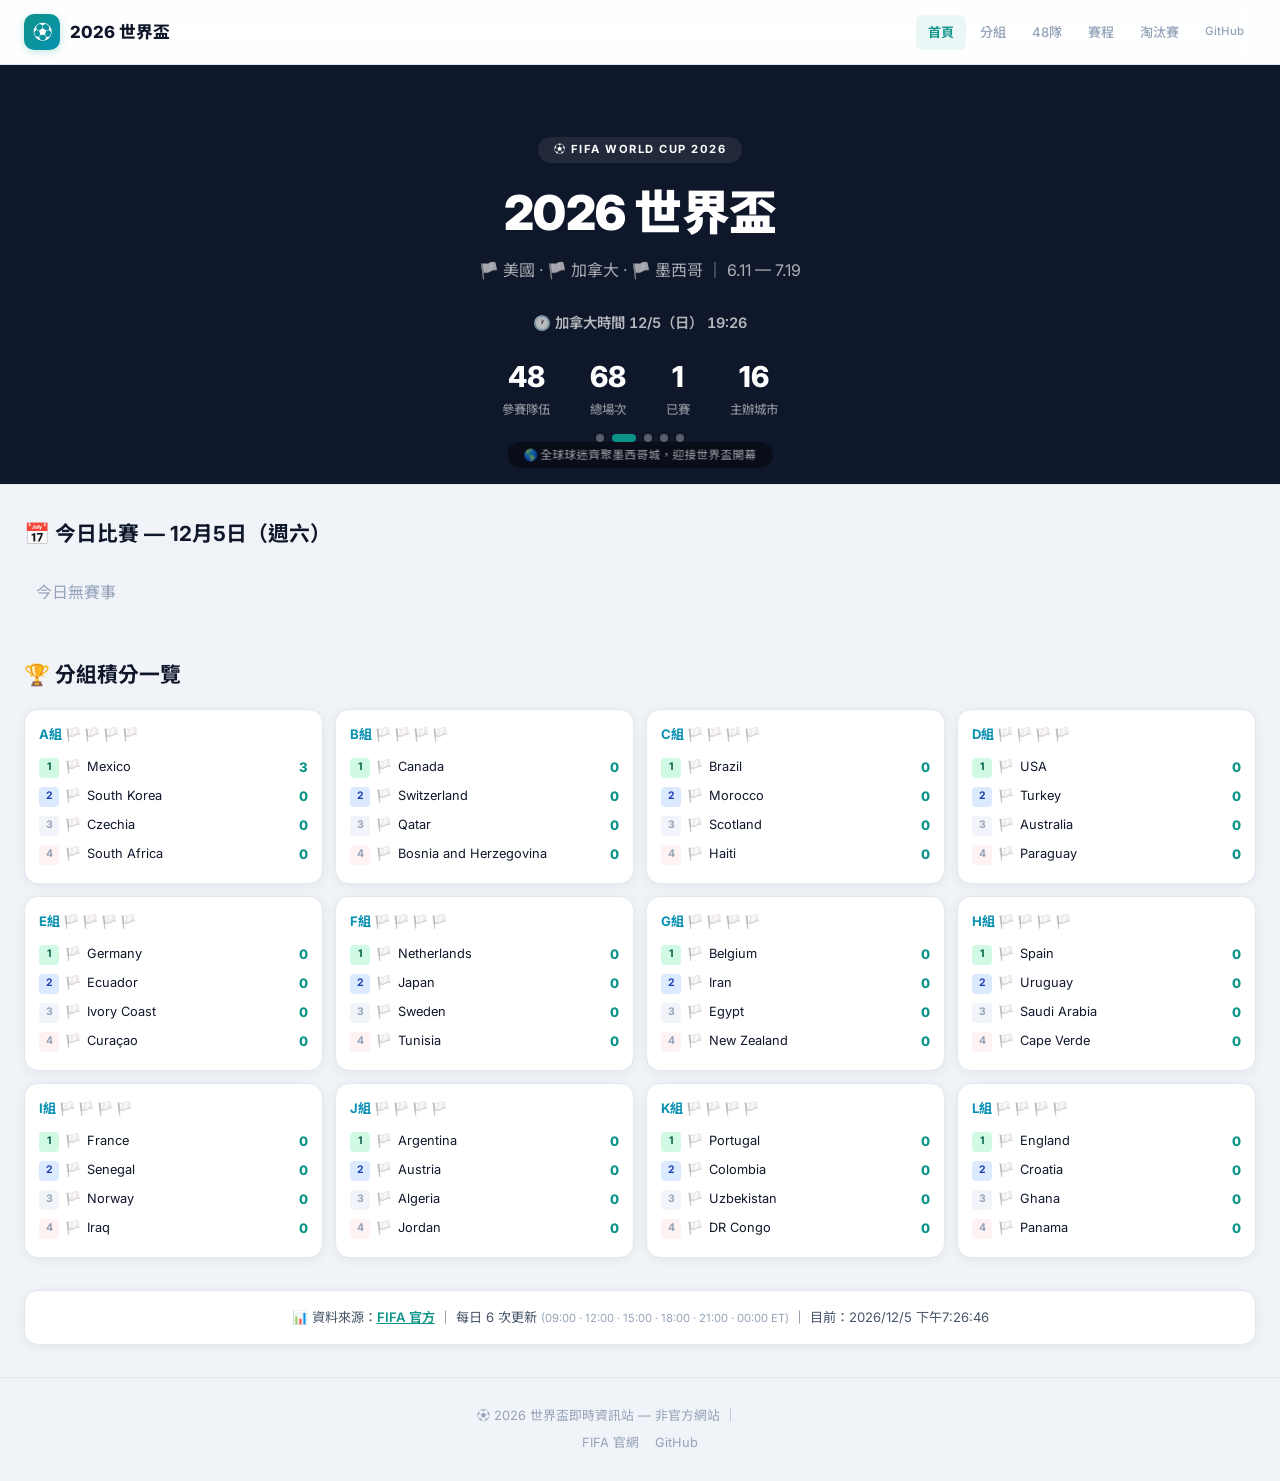
==== index.html @ 44e36b0c "📱 PWA 支援：可安裝到 iPhone 主畫面當 App 使用 新增： - manifest.json：Web App 清單（名稱、圖示、全螢幕） - sw.js：Service Worker（離線" ====
<!DOCTYPE html>
<html lang="zh-TW">
<head>
  <meta charset="UTF-8">
  <meta name="viewport" content="width=device-width, initial-scale=1.0, viewport-fit=cover">
  <title>2026 世界盃足球賽 — 即時資訊站</title>
  <link rel="stylesheet" href="css/style.css">
  <link rel="manifest" href="manifest.json">
  <link rel="icon" href="icons/icon.svg" type="image/svg+xml">
  <link rel="apple-touch-icon" href="icons/icon.svg">
  <meta name="apple-mobile-web-app-capable" content="yes">
  <meta name="apple-mobile-web-app-status-bar-style" content="black-translucent">
  <meta name="apple-mobile-web-app-title" content="世界盃2026">
  <meta name="mobile-web-app-capable" content="yes">
  <meta name="theme-color" content="#0d9488">
  <meta property="og:title" content="2026 世界盃足球賽 — 即時資訊站">
  <meta property="og:description" content="48 隊分組｜即時賽果｜球星中英文介紹｜每日6次自動更新">
</head>
<body data-page="home">
  <header class="site-header">
    <div class="header-inner">
      <a href="index.html" class="logo">
        <span class="logo-icon">⚽</span>
        <span>2026 世界盃</span>
      </a>
      <nav class="main-nav">
        <a href="index.html" class="active">首頁</a>
        <a href="groups.html">分組</a>
        <a href="teams.html">48隊</a>
        <a href="matches.html">賽程</a>
        <a href="knockout.html">淘汰賽</a>
        <a href="https://github.com/vchiou2007/worldcup-2026" target="_blank" style="color:var(--text-muted);font-size:0.72rem;">GitHub</a>
      </nav>
    </div>
  </header>

  <section class="hero" id="hero"></section>

  <main class="container">
    <div id="today-matches"></div>
    <div style="margin-top:40px;" id="yesterday-matches"></div>
    <div style="margin-top:40px;" id="groups-mini"></div>

    <div class="update-banner">
      📊 資料來源：<a href="https://www.fifa.com/en/tournaments/mens/worldcup/canadamexicousa2026" target="_blank" style="color:var(--teal);font-weight:600;">FIFA 官方</a>
       ｜ 每日 6 次更新 <span style="font-size:0.7rem;color:var(--text-muted);">(09:00 · 12:00 · 15:00 · 18:00 · 21:00 · 00:00 ET)</span>
       ｜ 目前：<span id="update-time">載入中...</span>
    </div>
  </main>

  <footer class="site-footer">
    <p>⚽ 2026 世界盃即時資訊站 — 非官方網站 ｜ <img src="https://flagcdn.com/20x15/us.png" style="width:18px;height:13px;border-radius:2px;vertical-align:middle;"> <img src="https://flagcdn.com/20x15/ca.png" style="width:18px;height:13px;border-radius:2px;vertical-align:middle;"> <img src="https://flagcdn.com/20x15/mx.png" style="width:18px;height:13px;border-radius:2px;vertical-align:middle;"></p>
    <div class="footer-links">
      <a href="https://www.fifa.com/en/tournaments/mens/worldcup/canadamexicousa2026" target="_blank">FIFA 官網</a>
      <a href="https://github.com/vchiou2007/worldcup-2026" target="_blank">GitHub</a>
    </div>
  </footer>

  <script src="data/worldcup-data.js"></script>
  <script src="data/player_images.js"></script>
  <script src="js/app.js"></script>
  <script>
    if('serviceWorker' in navigator){
      navigator.serviceWorker.register('sw.js');
    }
  </script>
</body>
</html>
---- css/style.css ----
/* ============================================
   2026 世界盃 — 北歐現代輕盈版
   ============================================ */

@import url('https://fonts.googleapis.com/css2?family=Inter:wght@300;400;500;600;700;800;900&family=Noto+Sans+TC:wght@300;400;500;700;900&display=swap');

:root {
  --bg: #f0f3f8;
  --bg-alt: #e8ecf4;
  --card: #ffffff;
  --card-border: #e2e8f0;
  --card-shadow: 0 2px 12px rgba(0,0,0,0.06);
  --card-shadow-hover: 0 8px 30px rgba(0,0,0,0.1);
  --text: #0f172a;
  --text-secondary: #475569;
  --text-muted: #94a3b8;
  --teal: #0d9488;
  --teal-light: rgba(13,148,136,0.08);
  --teal-dark: #0f766e;
  --blue: #0891b2;
  --blue-light: rgba(8,145,178,0.08);
  --gold: #d97706;
  --gold-light: #f59e0b;
  --gold-bg: rgba(245,158,11,0.08);
  --green: #16a34a;
  --green-bg: rgba(22,163,74,0.08);
  --red: #dc2626;
  --red-bg: rgba(220,38,38,0.08);
  --radius: 14px;
  --radius-sm: 10px;
  --radius-xs: 6px;
  --transition: all 0.25s cubic-bezier(0.4,0,0.2,1);
}

* { margin:0; padding:0; box-sizing:border-box; }

body {
  font-family: 'Inter','Noto Sans TC',-apple-system,BlinkMacSystemFont,'Segoe UI','PingFang TC','Microsoft JhengHei',sans-serif;
  background: var(--bg);
  color: var(--text);
  line-height: 1.6;
  min-height: 100vh;
}

/* ========== HEADER ========== */
.site-header {
  background: rgba(255,255,255,0.92);
  backdrop-filter: blur(16px);
  border-bottom: 1px solid var(--card-border);
  position: sticky;
  top: 0;
  z-index: 100;
}

.header-inner {
  max-width: 1280px;
  margin: 0 auto;
  padding: 0 24px;
  display: flex;
  align-items: center;
  justify-content: space-between;
  height: 64px;
}

.logo {
  display: flex;
  align-items: center;
  gap: 10px;
  text-decoration: none;
  color: var(--text);
  font-weight: 800;
  font-size: 1.05rem;
}

.logo-icon {
  width: 36px; height: 36px;
  background: linear-gradient(135deg, #0d9488, #0891b2);
  border-radius: 10px;
  display: flex;
  align-items: center;
  justify-content: center;
  font-size: 1.2rem;
  color: #fff;
  box-shadow: 0 2px 8px rgba(13,148,136,0.25);
}

.main-nav { display: flex; gap: 2px; }

.main-nav a {
  color: var(--text-muted);
  text-decoration: none;
  padding: 7px 12px;
  border-radius: var(--radius-xs);
  font-size: 0.82rem;
  font-weight: 500;
  transition: var(--transition);
}

.main-nav a:hover { color: var(--teal); background: var(--teal-light); }
.main-nav a.active { color: var(--teal); background: var(--teal-light); font-weight: 600; }

/* ========== HERO SLIDESHOW ========== */
.hero {
  position: relative;
  background: var(--text);
  min-height: 420px;
  overflow: hidden;
  border-bottom: 1px solid var(--card-border);
}

.hero-slideshow {
  position: absolute;
  top: 0; left: 0;
  width: 100%; height: 100%;
}

.hero-slide {
  position: absolute;
  top: 0; left: 0;
  width: 100%; height: 100%;
  opacity: 0;
  transition: opacity 1.2s ease-in-out;
  background-size: cover;
  background-position: center 30%;
}

.hero-slide.active {
  opacity: 1;
}

.hero-slide::after {
  content: '';
  position: absolute;
  top: 0; left: 0;
  width: 100%; height: 100%;
  background: linear-gradient(180deg, rgba(15,23,42,0.55) 0%, rgba(15,23,42,0.7) 50%, rgba(15,23,42,0.85) 100%);
}

.hero-overlay {
  position: relative;
  z-index: 2;
  padding: 70px 24px 60px;
  text-align: center;
}

.hero-content { max-width: 780px; margin: 0 auto; }

.hero-caption {
  position: absolute;
  bottom: 16px;
  left: 50%;
  transform: translateX(-50%);
  z-index: 3;
  color: rgba(255,255,255,0.6);
  font-size: 0.72rem;
  background: rgba(0,0,0,0.4);
  padding: 4px 16px;
  border-radius: 20px;
  backdrop-filter: blur(4px);
  text-align: center;
  max-width: 90%;
  white-space: nowrap;
  overflow: hidden;
  text-overflow: ellipsis;
}

.hero-dots {
  position: absolute;
  bottom: 42px;
  left: 50%;
  transform: translateX(-50%);
  z-index: 3;
  display: flex;
  gap: 8px;
}

.hero-dot {
  width: 8px; height: 8px;
  border-radius: 50%;
  background: rgba(255,255,255,0.3);
  cursor: pointer;
  transition: var(--transition);
  border: none;
}

.hero-dot.active { background: var(--teal); width: 24px; border-radius: 4px; }

.hero-badge {
  display: inline-block;
  background: var(--teal-light);
  color: var(--teal);
  font-size: 0.7rem;
  font-weight: 700;
  padding: 4px 16px;
  border-radius: 20px;
  margin-bottom: 12px;
  letter-spacing: 1.5px;
}

.hero h1 {
  font-size: 3rem;
  font-weight: 900;
  margin-bottom: 6px;
  color: var(--text);
  letter-spacing: -0.5px;
}

.hero-subtitle {
  color: var(--text-secondary);
  font-size: 1rem;
  margin-bottom: 28px;
}

.hero-stats {
  display: flex;
  justify-content: center;
  gap: 40px;
  flex-wrap: wrap;
}

.hero-stat { text-align: center; }
.hero-stat-number { font-size: 1.8rem; font-weight: 800; color: var(--teal); }
.hero-stat-label { font-size: 0.78rem; color: var(--text-muted); font-weight: 500; }

/* ========== CONTAINER ========== */
.container {
  max-width: 1280px;
  margin: 0 auto;
  padding: 32px 24px;
}

.section-title {
  font-size: 1.3rem;
  font-weight: 700;
  margin-bottom: 18px;
  display: flex;
  align-items: center;
  gap: 8px;
  color: var(--text);
}

.section-subtitle {
  color: var(--text-muted);
  font-size: 0.88rem;
  margin-bottom: 20px;
}

/* ========== FLAG IMAGE ========== */
.fimg {
  width: 32px;
  height: 24px;
  border-radius: 3px;
  object-fit: cover;
  box-shadow: 0 1px 3px rgba(0,0,0,0.1);
  flex-shrink: 0;
  vertical-align: middle;
}
.fimg-lg { width: 48px; height: 36px; border-radius: 4px; }
.fimg-xl { width: 64px; height: 48px; border-radius: 5px; }
.fimg-sm { width: 24px; height: 18px; border-radius: 2px; }

.fi { display: inline-flex; align-items: center; gap: 6px; }

/* ========== MATCH CARDS ========== */
.matches-grid {
  display: grid;
  gap: 12px;
}
.matches-grid.two-cols {
  grid-template-columns: repeat(auto-fill, minmax(420px, 1fr));
}

.match-card {
  background: var(--card);
  border: 1px solid var(--card-border);
  border-radius: var(--radius);
  padding: 18px 22px;
  transition: var(--transition);
  box-shadow: var(--card-shadow);
}

.match-card:hover {
  box-shadow: var(--card-shadow-hover);
  transform: translateY(-2px);
}

.match-header {
  display: flex;
  justify-content: space-between;
  align-items: center;
  margin-bottom: 12px;
}

.match-group-badge {
  font-size: 0.68rem;
  font-weight: 600;
  padding: 3px 12px;
  border-radius: 20px;
  background: var(--blue-light);
  color: var(--blue);
}

.match-status-badge {
  font-size: 0.6rem;
  font-weight: 700;
  padding: 3px 10px;
  border-radius: 20px;
  letter-spacing: 0.5px;
}

.match-status-badge.completed { background: var(--green-bg); color: var(--green); }
.match-status-badge.live { background: var(--red-bg); color: var(--red); }
.match-status-badge.scheduled { background: var(--bg-alt); color: var(--text-muted); }

.match-body {
  display: flex;
  align-items: center;
  justify-content: space-between;
  gap: 12px;
}

.match-team-block {
  display: flex;
  align-items: center;
  gap: 10px;
  flex: 1;
  min-width: 0;
}

.match-team-block.right {
  flex-direction: row-reverse;
  text-align: right;
}

.match-team-block .tn-en {
  font-weight: 700;
  font-size: 0.95rem;
  white-space: nowrap;
  overflow: hidden;
  text-overflow: ellipsis;
}
.match-team-block .tn-zh {
  font-size: 0.7rem;
  color: var(--text-muted);
}

.score-block {
  flex-shrink: 0;
}

.score-display {
  font-size: 1.8rem;
  font-weight: 800;
  padding: 2px 18px;
  border-radius: 10px;
  min-width: 70px;
  text-align: center;
  letter-spacing: 2px;
}

.score-display.final { background: var(--gold-bg); color: var(--gold); }
.score-display.live { background: var(--red-bg); color: var(--red); }
.score-display.upcoming {
  background: var(--bg-alt);
  color: var(--text-muted);
  font-size: 0.85rem;
  font-weight: 600;
  letter-spacing: 1px;
}

.match-footer {
  margin-top: 12px;
  display: flex;
  justify-content: space-between;
  font-size: 0.75rem;
  color: var(--text-muted);
  padding-top: 10px;
  border-top: 1px solid var(--card-border);
}

.match-highlights {
  margin-top: 8px;
  font-size: 0.75rem;
  color: var(--text-secondary);
  padding: 6px 12px;
  background: var(--gold-bg);
  border-radius: 6px;
}

/* ========== STANDINGS TABLE ========== */
.group-section { margin-bottom: 32px; }

.group-title-bar {
  display: flex;
  align-items: center;
  justify-content: space-between;
  margin-bottom: 10px;
}

.group-title-bar h2 {
  font-size: 1.1rem;
  font-weight: 700;
  display: flex;
  align-items: center;
  gap: 6px;
}

.group-flags { display: flex; gap: 2px; }
.group-flags img { width: 20px; height: 14px; border-radius: 2px; }

.table-wrapper {
  background: var(--card);
  border-radius: var(--radius);
  border: 1px solid var(--card-border);
  overflow: hidden;
  box-shadow: var(--card-shadow);
}

.standings-table { width: 100%; border-collapse: collapse; }

.standings-table thead th {
  background: #f8fafc;
  padding: 10px 14px;
  text-align: left;
  font-size: 0.65rem;
  color: var(--text-muted);
  text-transform: uppercase;
  letter-spacing: 1px;
  font-weight: 600;
  border-bottom: 1px solid var(--card-border);
}

.standings-table tbody tr {
  border-bottom: 1px solid #f1f5f9;
  transition: var(--transition);
}
.standings-table tbody tr:last-child { border-bottom: none; }
.standings-table tbody tr:hover { background: #f8fafc; }

.standings-table td { padding: 10px 14px; font-size: 0.85rem; vertical-align: middle; }

.rank-num {
  font-weight: 800;
  font-size: 0.8rem;
  width: 26px; height: 26px;
  display: inline-flex;
  align-items: center;
  justify-content: center;
  border-radius: 6px;
}
.rank-1 { background: #d1fae5; color: #065f46; }
.rank-2 { background: #dbeafe; color: #1e40af; }
.rank-3 { background: #f1f5f9; color: var(--text-muted); }
.rank-4 { background: #fef2f2; color: var(--text-muted); }

.team-cell { display: flex; align-items: center; gap: 10px; }

.stat-cell { text-align: center; font-weight: 600; font-size: 0.8rem; }
.pts-cell { text-align: center; font-weight: 800; font-size: 1rem; color: var(--teal); }
.gd-pos { color: var(--green); }
.gd-neg { color: var(--red); }

/* ========== GROUP MATCHES MINI ========== */
.group-matches {
  display: grid;
  grid-template-columns: repeat(auto-fill, minmax(300px, 1fr));
  gap: 8px;
  margin-top: 12px;
}

.group-match-item {
  background: var(--card);
  border: 1px solid var(--card-border);
  border-radius: var(--radius-sm);
  padding: 8px 12px;
  display: flex;
  align-items: center;
  justify-content: space-between;
  font-size: 0.8rem;
  box-shadow: var(--card-shadow);
}

.gm-score { font-weight: 700; font-size: 0.85rem; min-width: 32px; text-align: center; }
.gm-score.final { color: var(--gold); }
.gm-score.upcoming { color: var(--text-muted); }
.gm-info { font-size: 0.6rem; color: var(--text-muted); text-align: center; }

/* ========== TEAM CARDS ========== */
.teams-grid {
  display: grid;
  grid-template-columns: repeat(auto-fill, minmax(320px, 1fr));
  gap: 16px;
}

.team-card {
  background: var(--card);
  border: 1px solid var(--card-border);
  border-radius: var(--radius);
  overflow: hidden;
  box-shadow: var(--card-shadow);
  transition: var(--transition);
}

.team-card:hover {
  box-shadow: var(--card-shadow-hover);
  transform: translateY(-3px);
}

.team-card-top {
  padding: 18px 20px 12px;
  display: flex;
  align-items: center;
  gap: 14px;
}

.team-card-top .tinfo .en { font-weight: 800; font-size: 1.05rem; }
.team-card-top .tinfo .zh { font-size: 0.75rem; color: var(--text-muted); }
.team-card-top .tinfo .badge {
  display: inline-block;
  font-size: 0.6rem;
  padding: 2px 8px;
  border-radius: 10px;
  background: var(--blue-light);
  color: var(--blue);
  margin-top: 3px;
  font-weight: 600;
}

.team-card-top .fifa-badge {
  margin-left: auto;
  background: var(--teal-light);
  color: var(--teal);
  padding: 4px 10px;
  border-radius: 8px;
  font-size: 0.65rem;
  font-weight: 700;
  text-align: center;
  line-height: 1.2;
}
.team-card-top .fifa-badge .num { display: block; font-size: 1rem; }

.team-card-stars { padding: 0 20px 14px; }
.team-card-stars .slabel {
  font-size: 0.65rem;
  color: var(--text-muted);
  letter-spacing: 1px;
  margin-bottom: 8px;
  padding-bottom: 6px;
  border-bottom: 1px solid var(--card-border);
}

.star-row { display: flex; align-items: center; gap: 10px; padding: 8px 0; }
.star-row:not(:last-child) { border-bottom: 1px solid #f1f5f9; }
.star-row .s-icon { color: var(--gold); font-size: 0.75rem; margin-top: 2px; flex-shrink: 0; }

.star-photo {
  width: 32px; height: 32px;
  border-radius: 50%;
  object-fit: cover;
  flex-shrink: 0;
  border: 1.5px solid var(--card-border);
  background: var(--bg-alt);
}

.star-photo-placeholder {
  width: 32px; height: 32px;
  border-radius: 50%;
  flex-shrink: 0;
  background: linear-gradient(135deg, var(--teal-light), var(--blue-light));
  border: 1.5px solid var(--card-border);
  display: flex;
  align-items: center;
  justify-content: center;
  font-size: 0.8rem;
  color: var(--teal);
  font-weight: 700;
}
.star-row .n-zh { font-weight: 700; font-size: 0.85rem; }
.star-row .n-en { font-size: 0.7rem; color: var(--text-muted); }
.star-row .meta { font-size: 0.68rem; color: var(--text-secondary); }
.star-row .meta .pos { color: var(--blue); }
.star-row .meta .nm { color: var(--gold-light); font-weight: 600; }

/* ========== DATE NAV ========== */
.date-nav {
  display: flex;
  gap: 6px;
  overflow-x: auto;
  padding-bottom: 6px;
  margin-bottom: 20px;
}

.date-btn {
  padding: 7px 18px;
  border-radius: 20px;
  background: var(--card);
  border: 1px solid var(--card-border);
  color: var(--text-muted);
  font-size: 0.8rem;
  font-weight: 600;
  cursor: pointer;
  white-space: nowrap;
  transition: var(--transition);
  font-family: inherit;
  box-shadow: var(--card-shadow);
}

.date-btn:hover { border-color: var(--teal); color: var(--teal); }
.date-btn.active { background: var(--teal); border-color: var(--teal); color: #fff; box-shadow: 0 2px 8px rgba(13,148,136,0.25); }

/* ========== KNOCKOUT ========== */
.knockout-grid {
  display: grid;
  grid-template-columns: repeat(auto-fill, minmax(150px, 1fr));
  gap: 14px;
  margin-top: 20px;
}

.knockout-step {
  background: var(--card);
  border: 1px solid var(--card-border);
  border-radius: var(--radius);
  padding: 18px 14px;
  text-align: center;
  box-shadow: var(--card-shadow);
  transition: var(--transition);
}
.knockout-step:hover { box-shadow: var(--card-shadow-hover); transform: translateY(-2px); }
.knockout-step .kd { font-size: 1.05rem; font-weight: 800; }
.knockout-step .kl { font-size: 0.75rem; color: var(--text-muted); margin-top: 4px; }
.step-r32 .kd { color: var(--green); }
.step-r16 .kd { color: var(--blue); }
.step-qf .kd { color: #7c3aed; }
.step-sf .kd { color: var(--gold); }
.step-final .kd { color: var(--red); }

/* ========== GROUPS MINI HOME ========== */
.gm-card {
  background: var(--card);
  border: 1px solid var(--card-border);
  border-radius: var(--radius);
  padding: 14px;
  box-shadow: var(--card-shadow);
  transition: var(--transition);
}
.gm-card:hover { box-shadow: var(--card-shadow-hover); }

.gm-title {
  font-size: 0.82rem;
  font-weight: 700;
  color: var(--blue);
  margin-bottom: 8px;
  display: flex;
  align-items: center;
  gap: 6px;
}

.gm-row {
  display: flex;
  align-items: center;
  gap: 6px;
  padding: 4px 0;
  font-size: 0.8rem;
}

.gm-rank {
  width: 20px; height: 20px;
  display: inline-flex;
  align-items: center;
  justify-content: center;
  border-radius: 4px;
  font-weight: 700;
  font-size: 0.65rem;
}

.gm-pts {
  margin-left: auto;
  font-weight: 800;
  font-size: 0.82rem;
  color: var(--teal);
}

.gm-grid {
  display: grid;
  grid-template-columns: repeat(auto-fill, minmax(270px, 1fr));
  gap: 12px;
}

/* ========== FOOTER ========== */
.site-footer {
  border-top: 1px solid var(--card-border);
  padding: 28px 24px;
  text-align: center;
  color: var(--text-muted);
  font-size: 0.8rem;
}

.footer-links {
  display: flex;
  justify-content: center;
  gap: 16px;
  margin-top: 6px;
}
.footer-links a { color: var(--text-muted); text-decoration: none; transition: var(--transition); }
.footer-links a:hover { color: var(--teal); }

/* ========== UPDATE BANNER ========== */
.update-banner {
  background: var(--card);
  border: 1px solid var(--card-border);
  border-radius: var(--radius);
  padding: 16px 20px;
  text-align: center;
  color: var(--text-secondary);
  font-size: 0.82rem;
  margin-top: 32px;
  box-shadow: var(--card-shadow);
}

/* ========== CITY GRID ========== */
.city-grid {
  display: grid;
  grid-template-columns: repeat(auto-fill, minmax(170px, 1fr));
  gap: 6px;
  font-size: 0.8rem;
  color: var(--text-secondary);
}

/* ========== LOADING ========== */
.loading { text-align: center; padding: 60px 20px; color: var(--text-muted); }
.loading-spinner {
  width: 36px; height: 36px;
  border: 3px solid var(--card-border);
  border-top-color: var(--teal);
  border-radius: 50%;
  animation: spin .8s linear infinite;
  margin: 0 auto 12px;
}
@keyframes spin { to { transform: rotate(360deg); } }

/* ========== RESPONSIVE ========== */
@media (max-width: 900px) {
  .hero h1 { font-size: 2.2rem; }
  .matches-grid.two-cols { grid-template-columns: 1fr; }
  .teams-grid { grid-template-columns: repeat(auto-fill, minmax(280px, 1fr)); }
}

@media (max-width: 768px) {
  .header-inner { height: 54px; padding: 0 14px; }
  .logo { font-size: 0.9rem; }
  .logo-icon { width: 30px; height: 30px; font-size: 1rem; }
  .main-nav a { padding: 5px 8px; font-size: 0.72rem; }
  .hero { padding: 36px 16px 28px; }
  .hero h1 { font-size: 1.6rem; }
  .hero-stats { gap: 20px; }
  .container { padding: 20px 14px; }
  .section-title { font-size: 1.1rem; }
  .match-body { flex-direction: column; gap: 8px; }
  .match-team-block { width: 100%; }
  .match-team-block.right { flex-direction: row; text-align: left; }
  .score-display { font-size: 1.5rem; min-width: 60px; padding: 2px 14px; }
  .fimg-lg { width: 36px; height: 27px; }
  .team-card-top .fimg-xl { width: 48px; height: 36px; }
  .group-match-item { font-size: 0.75rem; }
}

@media (max-width: 480px) {
  .hero h1 { font-size: 1.3rem; }
  .hero-stat-number { font-size: 1.3rem; }
  .main-nav a { padding: 4px 6px; font-size: 0.65rem; }
  .match-card { padding: 12px 14px; }
  .score-display { font-size: 1.2rem; min-width: 50px; padding: 2px 10px; }
  .fimg { width: 24px; height: 18px; }
  .fimg-lg { width: 28px; height: 21px; }
}
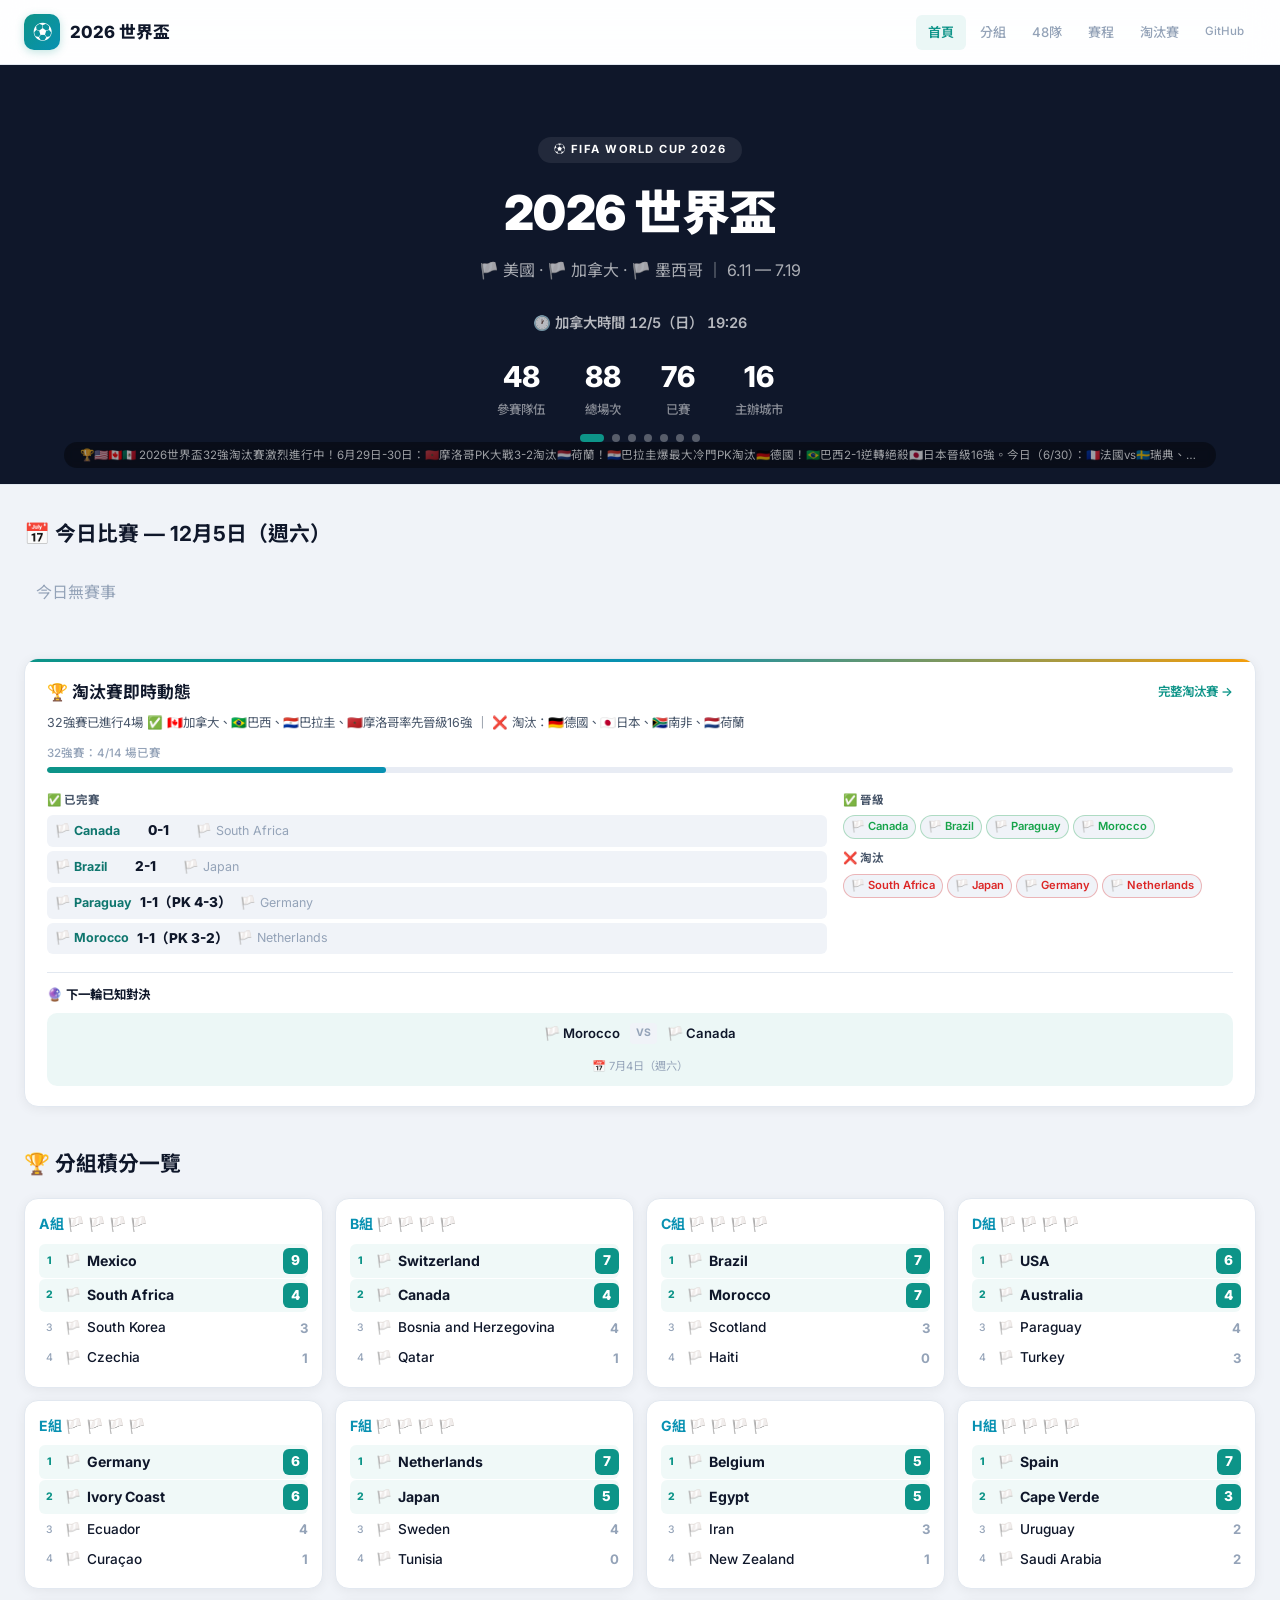
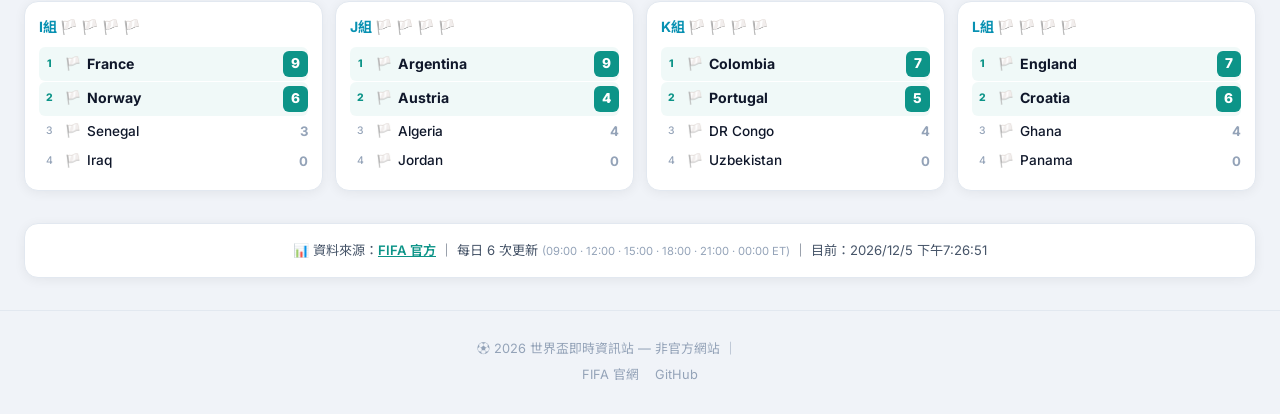
==== commit 7fa545ea: "feat: 新增淘汰賽完整功能 — 淘汰賽頁面顯示賽果/晉級/淘汰資訊 + 首頁淘汰賽摘要區塊 - 新增 WC_DATA.knockout 資料結構（PK結果、各輪次進度、晉級/淘汰隊伍） - 重寫 " ====
--- a/index.html
+++ b/index.html
@@ -39,6 +39,7 @@
   <main class="container">
     <div id="today-matches"></div>
     <div style="margin-top:40px;" id="yesterday-matches"></div>
+    <div id="knockout-summary" style="margin-top:40px;display:none;"></div>
     <div style="margin-top:40px;" id="groups-mini"></div>
 
     <div class="update-banner">
--- a/css/style.css
+++ b/css/style.css
@@ -106,6 +106,7 @@
   min-height: 420px;
   overflow: hidden;
   border-bottom: 1px solid var(--card-border);
+  contain: layout;
 }
 
 .hero-slideshow {
@@ -133,7 +134,7 @@
   position: absolute;
   top: 0; left: 0;
   width: 100%; height: 100%;
-  background: linear-gradient(180deg, rgba(15,23,42,0.55) 0%, rgba(15,23,42,0.7) 50%, rgba(15,23,42,0.85) 100%);
+  background: linear-gradient(180deg, rgba(15,23,42,0.2) 0%, rgba(15,23,42,0.35) 50%, rgba(15,23,42,0.5) 100%);
 }
 
 .hero-overlay {
@@ -292,12 +293,15 @@
 }
 
 .match-group-badge {
-  font-size: 0.68rem;
-  font-weight: 600;
-  padding: 3px 12px;
+  font-size: 1rem;
+  font-weight: 700;
+  padding: 5px 16px;
   border-radius: 20px;
   background: var(--blue-light);
   color: var(--blue);
+  display: inline-flex;
+  align-items: center;
+  gap: 10px;
 }
 
 .match-status-badge {
@@ -387,6 +391,188 @@
   border-radius: 6px;
 }
 
+/* ========== MATCH STATS ========== */
+.match-stats-toggle {
+  margin-top: 10px;
+  text-align: center;
+  cursor: pointer;
+  font-size: 0.75rem;
+  font-weight: 600;
+  color: var(--teal);
+  padding: 6px;
+  border-radius: 6px;
+  background: var(--bg-alt);
+  transition: var(--transition);
+  user-select: none;
+}
+.match-stats-toggle:hover { background: var(--blue-light); }
+.match-stats-toggle .arrow { display: inline-block; transition: transform 0.3s; }
+.match-stats-toggle.open .arrow { transform: rotate(180deg); }
+
+.match-stats-panel {
+  display: none;
+  margin-top: 12px;
+  padding-top: 12px;
+  border-top: 1px solid var(--card-border);
+}
+.match-stats-panel.open { display: block; }
+
+/* 進球時間軸 */
+.match-goals {
+  margin-bottom: 14px;
+}
+.match-goals-title {
+  font-size: 0.75rem;
+  font-weight: 700;
+  color: var(--text-muted);
+  margin-bottom: 8px;
+  text-transform: uppercase;
+  letter-spacing: 1px;
+}
+.goal-event {
+  display: flex;
+  align-items: center;
+  gap: 8px;
+  padding: 5px 0;
+  font-size: 0.78rem;
+}
+.goal-min {
+  font-weight: 800;
+  color: var(--teal);
+  min-width: 40px;
+  font-size: 0.85rem;
+}
+.goal-icon {
+  color: var(--gold);
+  font-size: 1rem;
+}
+.goal-team1 { padding-left: 0; }
+.goal-team2 { padding-left: 28px; }
+.goal-scorer { font-weight: 600; }
+.goal-detail { color: var(--text-muted); font-size: 0.7rem; }
+.goal-assist { color: var(--text-muted); font-size: 0.7rem; }
+
+/* 卡片 */
+.match-cards {
+  margin-bottom: 14px;
+  display: flex;
+  flex-wrap: wrap;
+  gap: 6px;
+}
+.card-badge {
+  display: inline-flex;
+  align-items: center;
+  gap: 4px;
+  font-size: 0.7rem;
+  padding: 3px 8px;
+  border-radius: 4px;
+  font-weight: 600;
+}
+.card-badge.yellow {
+  background: #fef3c7;
+  color: #92400e;
+  border: 1px solid #fbbf24;
+}
+.card-badge.red {
+  background: #fee2e2;
+  color: #991b1b;
+  border: 1px solid #ef4444;
+}
+
+/* 統計比較表 */
+.stats-comparison {
+  margin-top: 6px;
+}
+.stats-row {
+  display: flex;
+  align-items: center;
+  padding: 4px 0;
+  gap: 6px;
+}
+.stats-label {
+  width: 58px;
+  text-align: center;
+  font-size: 0.65rem;
+  font-weight: 600;
+  color: var(--text-muted);
+  text-transform: uppercase;
+  letter-spacing: 0.5px;
+  flex-shrink: 0;
+}
+.stats-label-critical {
+  width: 58px;
+  text-align: center;
+  font-size: 0.65rem;
+  font-weight: 700;
+  color: #0d9488;
+  text-transform: uppercase;
+  letter-spacing: 0.5px;
+  flex-shrink: 0;
+}
+.stats-label-high {
+  width: 58px;
+  text-align: center;
+  font-size: 0.65rem;
+  font-weight: 600;
+  color: #0891b2;
+  text-transform: uppercase;
+  letter-spacing: 0.5px;
+  flex-shrink: 0;
+}
+.stats-label-normal {
+  width: 58px;
+  text-align: center;
+  font-size: 0.65rem;
+  font-weight: 500;
+  color: #64748b;
+  text-transform: uppercase;
+  letter-spacing: 0.5px;
+  flex-shrink: 0;
+}
+.stats-label-low {
+  width: 58px;
+  text-align: center;
+  font-size: 0.65rem;
+  font-weight: 400;
+  color: #94a3b8;
+  text-transform: uppercase;
+  letter-spacing: 0.5px;
+  flex-shrink: 0;
+}
+/* 統計比較表 — 單一條狀圖 v2 */
+.stats-bar-single {
+  flex: 1;
+  display: flex;
+  align-items: center;
+  height: 16px;
+  position: relative;
+}
+.stats-bar-bg-single {
+  position: absolute;
+  inset: 0;
+  display: flex;
+  border-radius: 3px;
+  overflow: hidden;
+  background: var(--bg-alt);
+}
+.stats-bar-t1 {
+  height: 100%;
+  border-radius: 3px 0 0 3px;
+  transition: width 0.5s ease;
+}
+.stats-bar-t2 {
+  height: 100%;
+  border-radius: 0 3px 3px 0;
+  transition: width 0.5s ease;
+}
+.stats-val {
+  min-width: 44px;
+  text-align: center;
+  font-size: 0.78rem;
+  font-weight: 600;
+  flex-shrink: 0;
+}
+
 /* ========== STANDINGS TABLE ========== */
 .group-section { margin-bottom: 32px; }
 
@@ -517,7 +703,7 @@
 .team-card-top .tinfo .zh { font-size: 0.75rem; color: var(--text-muted); }
 .team-card-top .tinfo .badge {
   display: inline-block;
-  font-size: 0.6rem;
+  font-size: 0.78rem;
   padding: 2px 8px;
   border-radius: 10px;
   background: var(--blue-light);
@@ -646,7 +832,7 @@
 .gm-card:hover { box-shadow: var(--card-shadow-hover); }
 
 .gm-title {
-  font-size: 0.82rem;
+  font-size: 0.88rem;
   font-weight: 700;
   color: var(--blue);
   margin-bottom: 8px;
@@ -773,3 +959,538 @@
   .fimg { width: 24px; height: 18px; }
   .fimg-lg { width: 28px; height: 21px; }
 }
+
+/* ============================================
+   淘汰賽階段 — KO Styles
+   ============================================ */
+
+/* ---- Phase Navigation ---- */
+.ko-phase-nav {
+  display: flex;
+  gap: 6px;
+  margin-bottom: 22px;
+  overflow-x: auto;
+  padding: 4px 0;
+}
+.ko-phase-step {
+  flex: 1;
+  min-width: 80px;
+  background: var(--card);
+  border: 1px solid var(--card-border);
+  border-radius: var(--radius-sm);
+  padding: 10px 8px;
+  text-align: center;
+  transition: var(--transition);
+  opacity: 0.5;
+}
+.ko-phase-step.active {
+  border-color: var(--teal);
+  background: var(--teal-light);
+  opacity: 1;
+  box-shadow: 0 0 0 2px rgba(13,148,136,0.15);
+}
+.ko-phase-step.completed {
+  opacity: 0.7;
+  border-color: var(--green);
+}
+.ko-phase-icon {
+  font-size: 1.2rem;
+  font-weight: 800;
+  color: var(--teal);
+  margin-bottom: 4px;
+}
+.ko-phase-step.completed .ko-phase-icon {
+  color: var(--green);
+}
+.ko-phase-name {
+  font-size: 0.75rem;
+  font-weight: 600;
+  color: var(--text);
+}
+.ko-phase-status {
+  font-size: 0.6rem;
+  color: var(--text-muted);
+  margin-top: 2px;
+}
+
+/* ---- Current Round Section ---- */
+.ko-current-round {
+  background: var(--card);
+  border: 1px solid var(--card-border);
+  border-radius: var(--radius);
+  padding: 20px 22px;
+  margin-bottom: 18px;
+  box-shadow: var(--card-shadow);
+}
+.ko-round-header {
+  display: flex;
+  justify-content: space-between;
+  align-items: center;
+  flex-wrap: wrap;
+  gap: 8px;
+  margin-bottom: 10px;
+}
+.ko-round-title {
+  font-size: 1.05rem;
+  font-weight: 700;
+  color: var(--text);
+}
+.ko-round-stats {
+  display: flex;
+  align-items: center;
+  gap: 8px;
+  font-size: 0.78rem;
+  color: var(--text-secondary);
+}
+
+/* ---- Progress Bar ---- */
+.ko-progress-bar {
+  height: 6px;
+  background: var(--bg-alt);
+  border-radius: 3px;
+  overflow: hidden;
+  margin-bottom: 18px;
+}
+.ko-progress-fill {
+  height: 100%;
+  background: linear-gradient(90deg, var(--teal), var(--blue));
+  border-radius: 3px;
+  transition: width 0.5s ease;
+}
+
+/* ---- Status Badge ---- */
+.ko-status-badge {
+  font-size: 0.7rem;
+  padding: 2px 8px;
+  border-radius: 10px;
+  font-weight: 600;
+  display: inline-block;
+}
+.ko-status-badge.completed { background: var(--green-bg); color: var(--green); }
+.ko-status-badge.in-progress { background: var(--red-bg); color: var(--red); }
+.ko-status-badge.upcoming { background: var(--gold-bg); color: var(--gold); }
+
+/* ---- Section Title ---- */
+.ko-section-title {
+  font-size: 0.88rem;
+  font-weight: 700;
+  color: var(--text);
+  margin: 20px 0 10px;
+  padding-bottom: 6px;
+  border-bottom: 1px solid var(--card-border);
+}
+
+/* ---- Match Cards for KO ---- */
+.ko-matches-list {
+  display: flex;
+  flex-direction: column;
+  gap: 10px;
+}
+.ko-match-card {
+  border: 1px solid var(--card-border);
+  border-radius: var(--radius-sm);
+  padding: 12px 14px;
+  background: var(--bg);
+  transition: var(--transition);
+}
+.ko-match-card:hover {
+  border-color: var(--teal);
+  box-shadow: var(--card-shadow);
+}
+.ko-match-main {
+  display: flex;
+  align-items: center;
+  justify-content: center;
+  gap: 12px;
+}
+.ko-team {
+  display: flex;
+  align-items: center;
+  gap: 6px;
+  flex: 1;
+}
+.ko-team.right {
+  flex-direction: row-reverse;
+  text-align: right;
+}
+.ko-team.ko-winner .ko-tn {
+  font-weight: 700;
+  color: var(--teal);
+}
+.ko-tn {
+  font-size: 0.82rem;
+  font-weight: 500;
+}
+.ko-score-col {
+  text-align: center;
+  min-width: 70px;
+}
+.ko-score {
+  font-size: 1.3rem;
+  font-weight: 800;
+  padding: 2px 10px;
+  border-radius: 8px;
+}
+.ko-score.ko-done {
+  color: var(--teal);
+  background: var(--teal-light);
+}
+.ko-score.ko-live {
+  color: var(--red);
+  background: var(--red-bg);
+  animation: pulse 1.5s ease-in-out infinite;
+}
+.ko-score.ko-upcoming {
+  color: var(--text-muted);
+  background: var(--bg-alt);
+  font-size: 0.9rem;
+}
+.ko-time {
+  font-size: 0.65rem;
+  color: var(--text-muted);
+  margin-top: 2px;
+}
+.ko-goals {
+  font-size: 0.72rem;
+  color: var(--text-secondary);
+  margin: 8px 0 4px;
+  padding: 4px 8px;
+  background: rgba(234,179,8,0.06);
+  border-radius: 6px;
+  line-height: 1.5;
+}
+.ko-adv-row {
+  display: flex;
+  justify-content: space-between;
+  align-items: center;
+  margin: 6px 0;
+  flex-wrap: wrap;
+  gap: 4px;
+}
+.ko-advance {
+  font-size: 0.78rem;
+  font-weight: 700;
+  color: var(--green);
+}
+.ko-pk-label {
+  background: var(--gold-bg);
+  color: var(--gold);
+  font-weight: 700;
+  padding: 1px 6px;
+  border-radius: 4px;
+  font-size: 0.7rem;
+  margin-left: 4px;
+}
+.ko-eliminate {
+  font-size: 0.72rem;
+  color: var(--red);
+  font-weight: 500;
+}
+.ko-venue {
+  font-size: 0.68rem;
+  color: var(--text-muted);
+  margin-top: 4px;
+}
+.ko-note {
+  font-size: 0.72rem;
+  color: var(--text-secondary);
+  margin-top: 6px;
+  padding: 6px 8px;
+  background: var(--teal-light);
+  border-radius: 6px;
+  line-height: 1.5;
+  border-left: 3px solid var(--teal);
+}
+
+/* ---- Teams Chips (Advanced/Eliminated) ---- */
+.ko-teams-row {
+  display: flex;
+  gap: 12px;
+  margin: 14px 0;
+  flex-wrap: wrap;
+}
+.ko-advanced-box, .ko-eliminated-box {
+  flex: 1;
+  min-width: 200px;
+  padding: 12px;
+  border-radius: var(--radius-sm);
+  border: 1px solid var(--card-border);
+}
+.ko-advanced-box {
+  background: linear-gradient(135deg, rgba(22,163,74,0.04), rgba(22,163,74,0.08));
+  border-color: rgba(22,163,74,0.2);
+}
+.ko-eliminated-box {
+  background: linear-gradient(135deg, rgba(220,38,38,0.04), rgba(220,38,38,0.08));
+  border-color: rgba(220,38,38,0.2);
+}
+.ko-box-title {
+  font-size: 0.8rem;
+  font-weight: 700;
+  margin-bottom: 8px;
+}
+.ko-team-list {
+  display: flex;
+  flex-wrap: wrap;
+  gap: 6px;
+}
+.ko-team-chip {
+  display: inline-flex;
+  align-items: center;
+  gap: 3px;
+  font-size: 0.75rem;
+  font-weight: 600;
+  padding: 3px 8px;
+  border-radius: 14px;
+  border: 1px solid var(--card-border);
+  background: var(--card);
+}
+.ko-team-chip.advanced { color: var(--green); border-color: rgba(22,163,74,0.25); }
+.ko-team-chip.eliminated { color: var(--red); border-color: rgba(220,38,38,0.25); }
+
+/* ---- Next Round Preview ---- */
+.ko-next-round-grid {
+  display: flex;
+  gap: 10px;
+  flex-wrap: wrap;
+}
+.ko-next-match {
+  flex: 1;
+  min-width: 200px;
+  padding: 14px;
+  background: linear-gradient(135deg, var(--teal-light), rgba(8,145,178,0.06));
+  border: 1px solid rgba(13,148,136,0.2);
+  border-radius: var(--radius-sm);
+  text-align: center;
+}
+.ko-next-teams {
+  display: flex;
+  align-items: center;
+  justify-content: center;
+  gap: 10px;
+  font-size: 0.85rem;
+  font-weight: 600;
+  margin-bottom: 6px;
+}
+.ko-vs {
+  font-size: 0.7rem;
+  font-weight: 700;
+  color: var(--text-muted);
+  padding: 2px 6px;
+  border-radius: 4px;
+  background: var(--bg-alt);
+}
+.ko-next-info {
+  font-size: 0.7rem;
+  color: var(--text-muted);
+}
+
+/* ---- All Rounds Overview ---- */
+.ko-all-rounds {
+  margin-top: 6px;
+}
+.ko-rounds-grid {
+  display: grid;
+  grid-template-columns: repeat(auto-fill, minmax(140px, 1fr));
+  gap: 8px;
+}
+.ko-round-card {
+  background: var(--card);
+  border: 1px solid var(--card-border);
+  border-radius: var(--radius-sm);
+  padding: 12px;
+  text-align: center;
+  transition: var(--transition);
+}
+.ko-round-card.completed { border-color: rgba(22,163,74,0.25); }
+.ko-round-card.in_progress { border-color: var(--teal); background: var(--teal-light); }
+.ko-round-card-title {
+  font-size: 0.8rem;
+  font-weight: 700;
+  margin-bottom: 4px;
+}
+.ko-round-card-meta {
+  font-size: 0.65rem;
+  color: var(--text-muted);
+}
+
+/* ---- Cities Section ---- */
+.ko-cities-section {
+  margin-top: 20px;
+}
+
+/* ============================================
+   首頁 — 淘汰賽摘要
+   ============================================ */
+.home-knockout-card {
+  background: var(--card);
+  border: 1px solid var(--card-border);
+  border-radius: var(--radius);
+  padding: 20px 22px;
+  box-shadow: var(--card-shadow);
+  position: relative;
+  overflow: hidden;
+}
+.home-knockout-card::before {
+  content: '';
+  position: absolute;
+  top: 0; left: 0; right: 0;
+  height: 3px;
+  background: linear-gradient(90deg, var(--teal), var(--blue), var(--gold-light));
+}
+.home-knockout-header {
+  display: flex;
+  justify-content: space-between;
+  align-items: center;
+  margin-bottom: 8px;
+}
+.home-knockout-title {
+  font-size: 1.05rem;
+  font-weight: 700;
+}
+.home-knockout-link {
+  font-size: 0.78rem;
+  color: var(--teal);
+  font-weight: 600;
+  text-decoration: none;
+}
+.home-knockout-link:hover {
+  text-decoration: underline;
+}
+.home-knockout-summary {
+  font-size: 0.78rem;
+  color: var(--text-secondary);
+  line-height: 1.5;
+  margin-bottom: 12px;
+}
+.home-knockout-progress {
+  margin-bottom: 14px;
+}
+.home-knockout-progress-label {
+  font-size: 0.72rem;
+  color: var(--text-muted);
+  margin-bottom: 4px;
+  font-weight: 500;
+}
+.home-knockout-body {
+  display: flex;
+  gap: 16px;
+  flex-wrap: wrap;
+}
+.home-knockout-matches {
+  flex: 2;
+  min-width: 200px;
+}
+.home-knockout-teams {
+  flex: 1;
+  min-width: 160px;
+}
+.hs-section-label {
+  font-size: 0.72rem;
+  font-weight: 700;
+  color: var(--text-secondary);
+  margin-bottom: 6px;
+}
+.hs-match {
+  display: flex;
+  align-items: center;
+  gap: 8px;
+  padding: 5px 8px;
+  background: var(--bg);
+  border-radius: 6px;
+  margin-bottom: 4px;
+  font-size: 0.78rem;
+}
+.hs-winner {
+  color: var(--teal-dark);
+  font-weight: 700;
+  display: flex;
+  align-items: center;
+  gap: 3px;
+}
+.hs-score {
+  font-weight: 800;
+  color: var(--text);
+  font-size: 0.85rem;
+  min-width: 60px;
+  text-align: center;
+}
+.hs-loser {
+  color: var(--text-muted);
+  display: flex;
+  align-items: center;
+  gap: 3px;
+}
+.hs-chip-list {
+  display: flex;
+  flex-wrap: wrap;
+  gap: 4px;
+}
+.hs-chip {
+  display: inline-flex;
+  align-items: center;
+  gap: 3px;
+  font-size: 0.7rem;
+  font-weight: 600;
+  padding: 2px 7px;
+  border-radius: 12px;
+  border: 1px solid var(--card-border);
+  background: var(--bg);
+}
+.hs-chip.advanced { color: var(--green); border-color: rgba(22,163,74,0.3); }
+.hs-chip.eliminated { color: var(--red); border-color: rgba(220,38,38,0.3); }
+
+/* ---- Next Match in Home Summary ---- */
+.hs-next {
+  margin-top: 14px;
+  padding-top: 12px;
+  border-top: 1px solid var(--card-border);
+}
+.hs-next-title {
+  font-size: 0.78rem;
+  font-weight: 700;
+  color: var(--text);
+  margin-bottom: 8px;
+}
+.hs-next-match {
+  display: flex;
+  align-items: center;
+  justify-content: center;
+  gap: 10px;
+  padding: 10px;
+  background: var(--teal-light);
+  border-radius: var(--radius-sm);
+  flex-wrap: wrap;
+  font-size: 0.82rem;
+  font-weight: 600;
+}
+.hs-vs {
+  font-size: 0.65rem;
+  color: var(--text-muted);
+  font-weight: 700;
+  background: var(--bg);
+  padding: 2px 6px;
+  border-radius: 4px;
+}
+.hs-next-date {
+  font-size: 0.7rem;
+  color: var(--text-muted);
+  font-weight: 400;
+  width: 100%;
+  text-align: center;
+  margin-top: 4px;
+}
+
+/* ---- Responsive KO ---- */
+@media (max-width: 768px) {
+  .ko-phase-nav { gap: 4px; }
+  .ko-phase-step { min-width: 60px; padding: 8px 4px; }
+  .ko-phase-icon { font-size: 1rem; }
+  .ko-phase-name { font-size: 0.65rem; }
+  .ko-team.ko-winner .ko-tn { font-size: 0.75rem; }
+  .ko-teams-row { flex-direction: column; }
+  .home-knockout-body { flex-direction: column; }
+  .ko-match-main { gap: 6px; }
+  .ko-next-round-grid { flex-direction: column; }
+  .ko-rounds-grid { grid-template-columns: repeat(auto-fill, minmax(110px, 1fr)); }
+}
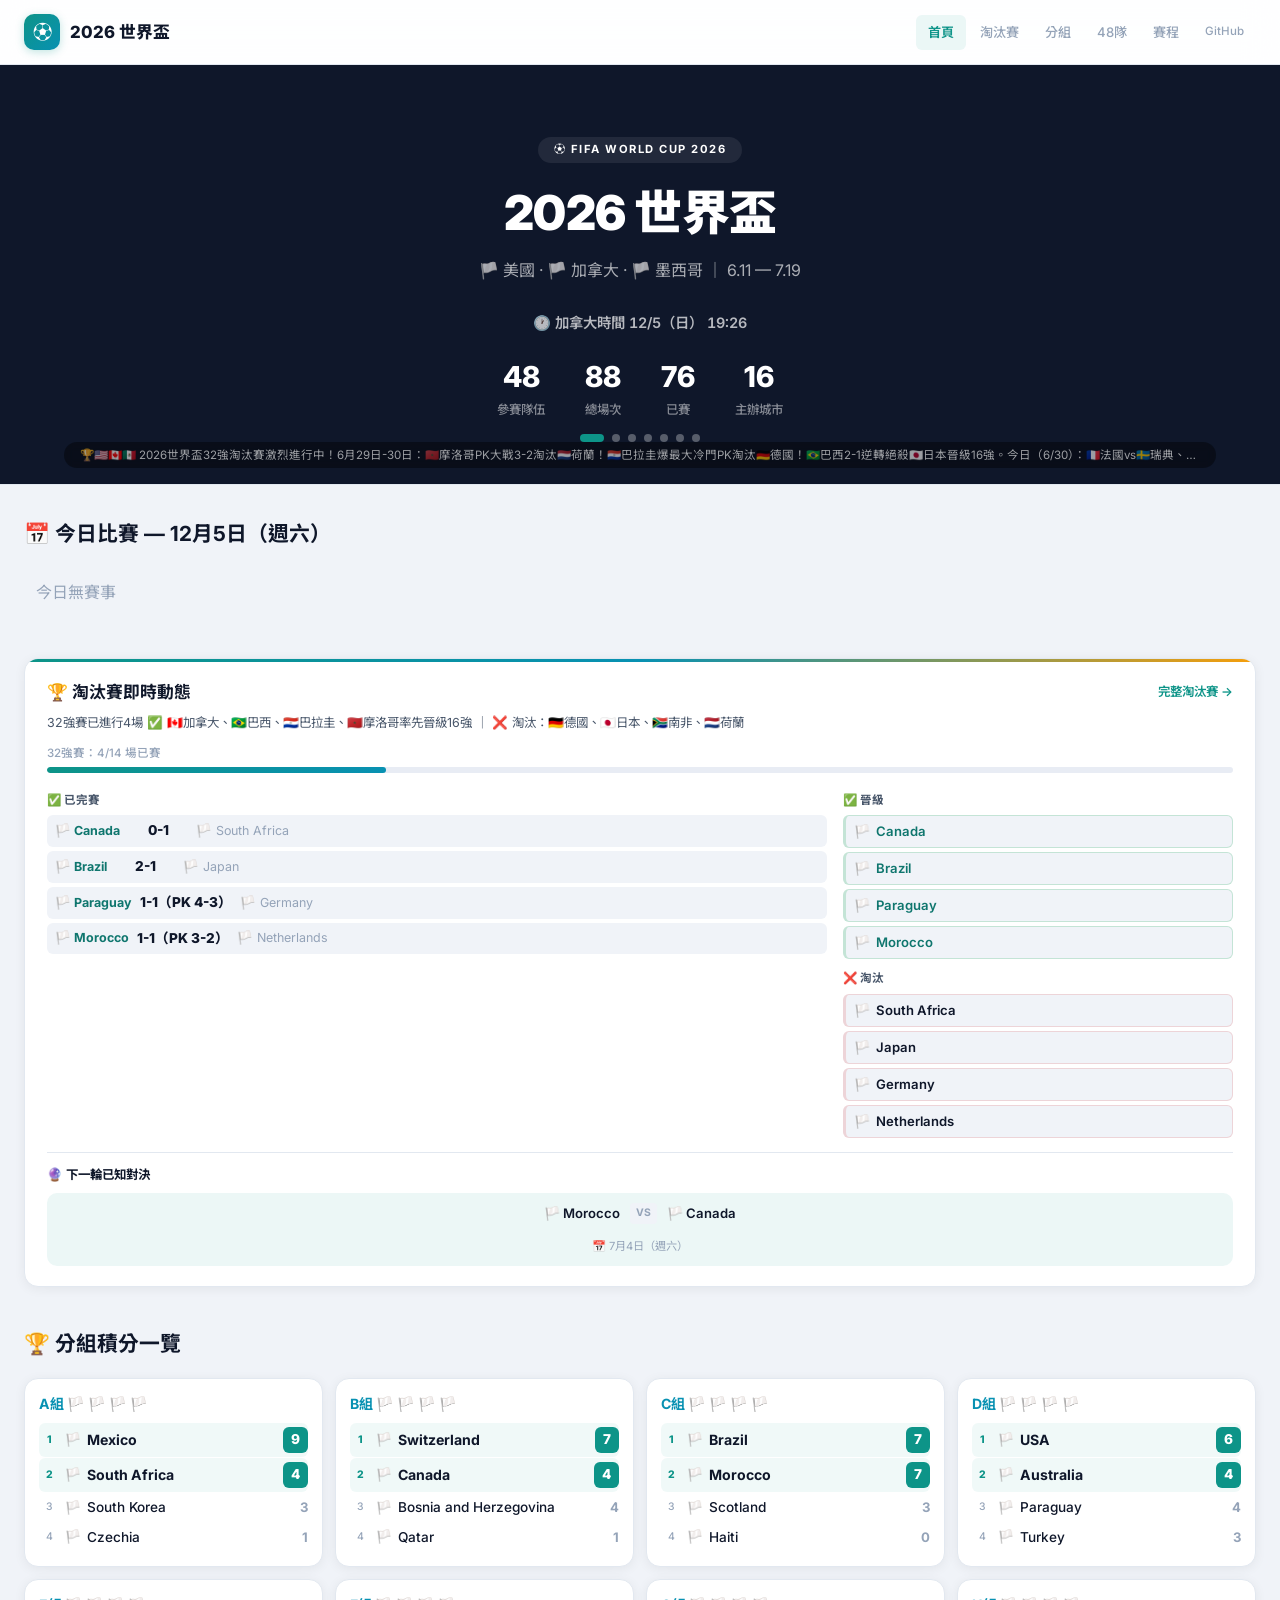
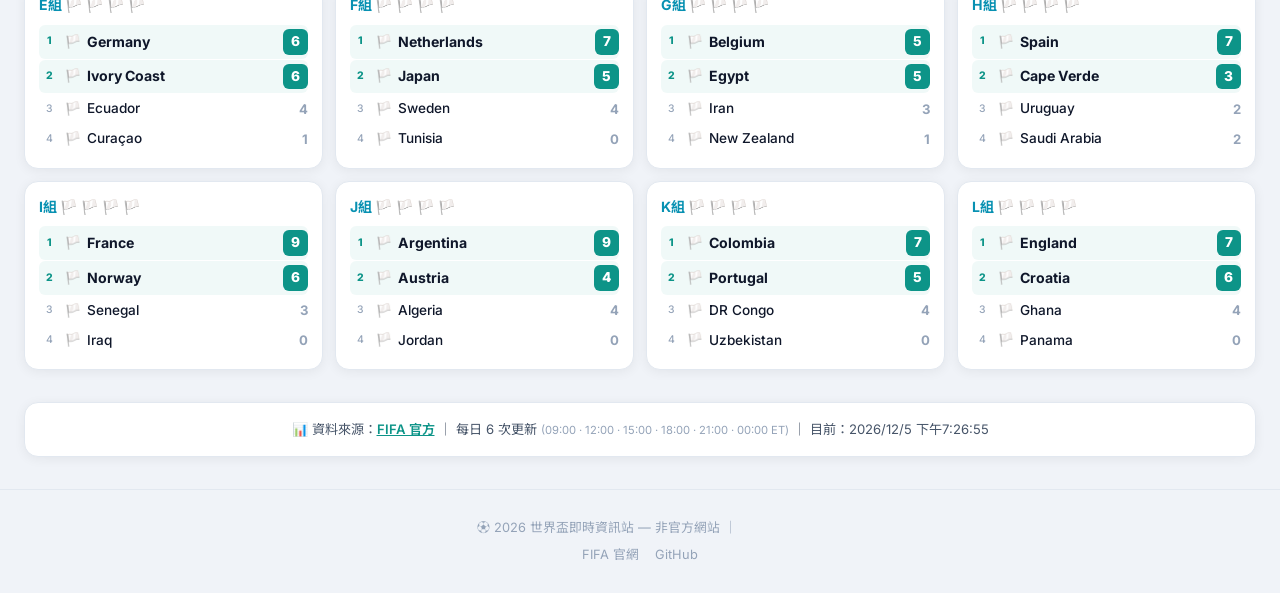
==== commit dd13a850: "style: 導航列順序改為首頁→淘汰賽→分組→48隊→賽程；淘汰賽晉級/淘汰改為一行一列顯示；頂部結論改用國旗圖示" ====
--- a/index.html
+++ b/index.html
@@ -25,10 +25,10 @@
       </a>
       <nav class="main-nav">
         <a href="index.html" class="active">首頁</a>
+        <a href="knockout.html">淘汰賽</a>
         <a href="groups.html">分組</a>
         <a href="teams.html">48隊</a>
         <a href="matches.html">賽程</a>
-        <a href="knockout.html">淘汰賽</a>
         <a href="https://github.com/vchiou2007/worldcup-2026" target="_blank" style="color:var(--text-muted);font-size:0.72rem;">GitHub</a>
       </nav>
     </div>
--- a/css/style.css
+++ b/css/style.css
@@ -1013,6 +1013,50 @@
   margin-top: 2px;
 }
 
+/* ---- Summary Bar (with flags) ---- */
+.ko-summary-bar {
+  display: flex;
+  align-items: center;
+  gap: 16px;
+  background: linear-gradient(135deg, var(--teal-light), rgba(8,145,178,0.06));
+  border: 1px solid rgba(13,148,136,0.2);
+  border-radius: var(--radius-sm);
+  padding: 12px 18px;
+  margin-bottom: 16px;
+  flex-wrap: wrap;
+}
+.ko-summary-section {
+  display: flex;
+  flex-direction: column;
+  gap: 4px;
+  align-items: center;
+}
+.ko-summary-label {
+  font-size: 0.65rem;
+  font-weight: 700;
+  color: var(--text-muted);
+  text-transform: uppercase;
+  letter-spacing: 0.5px;
+}
+.ko-summary-progress {
+  font-size: 0.82rem;
+  font-weight: 700;
+  color: var(--text);
+}
+.ko-summary-divider {
+  width: 1px;
+  height: 36px;
+  background: var(--card-border);
+}
+.ko-summary-flags {
+  display: flex;
+  gap: 4px;
+}
+.ko-summary-flags .fimg {
+  border-radius: 3px;
+  box-shadow: 0 1px 3px rgba(0,0,0,0.1);
+}
+
 /* ---- Current Round Section ---- */
 .ko-current-round {
   background: var(--card);
@@ -1202,17 +1246,17 @@
   border-left: 3px solid var(--teal);
 }
 
-/* ---- Teams Chips (Advanced/Eliminated) ---- */
+/* ---- Teams Rows (Advanced/Eliminated) — 一行一列 ---- */
 .ko-teams-row {
   display: flex;
-  gap: 12px;
+  gap: 14px;
   margin: 14px 0;
   flex-wrap: wrap;
 }
 .ko-advanced-box, .ko-eliminated-box {
   flex: 1;
-  min-width: 200px;
-  padding: 12px;
+  min-width: 220px;
+  padding: 14px;
   border-radius: var(--radius-sm);
   border: 1px solid var(--card-border);
 }
@@ -1225,28 +1269,45 @@
   border-color: rgba(220,38,38,0.2);
 }
 .ko-box-title {
-  font-size: 0.8rem;
-  font-weight: 700;
-  margin-bottom: 8px;
-}
-.ko-team-list {
-  display: flex;
-  flex-wrap: wrap;
+  font-size: 0.88rem;
+  font-weight: 700;
+  margin-bottom: 10px;
+  padding-bottom: 6px;
+  border-bottom: 1px solid var(--card-border);
+}
+.ko-team-list-rows {
+  display: flex;
+  flex-direction: column;
   gap: 6px;
 }
-.ko-team-chip {
-  display: inline-flex;
-  align-items: center;
-  gap: 3px;
-  font-size: 0.75rem;
-  font-weight: 600;
-  padding: 3px 8px;
-  border-radius: 14px;
-  border: 1px solid var(--card-border);
+.ko-team-row {
+  display: flex;
+  align-items: center;
+  gap: 8px;
+  padding: 6px 10px;
+  border-radius: 8px;
+  font-size: 0.88rem;
+  font-weight: 600;
   background: var(--card);
-}
-.ko-team-chip.advanced { color: var(--green); border-color: rgba(22,163,74,0.25); }
-.ko-team-chip.eliminated { color: var(--red); border-color: rgba(220,38,38,0.25); }
+  border: 1px solid var(--card-border);
+  transition: var(--transition);
+}
+.ko-team-row:hover {
+  transform: translateX(3px);
+}
+.ko-team-row.advanced {
+  color: var(--green);
+  border-color: rgba(22,163,74,0.2);
+  border-left: 3px solid var(--green);
+}
+.ko-team-row.eliminated {
+  color: var(--red);
+  border-color: rgba(220,38,38,0.15);
+  border-left: 3px solid var(--red);
+}
+.ko-row-name {
+  flex: 1;
+}
 
 /* ---- Next Round Preview ---- */
 .ko-next-round-grid {
@@ -1439,6 +1500,35 @@
 }
 .hs-chip.advanced { color: var(--green); border-color: rgba(22,163,74,0.3); }
 .hs-chip.eliminated { color: var(--red); border-color: rgba(220,38,38,0.3); }
+
+/* ---- Home Summary Teams Rows — 一行一列 ---- */
+.hs-team-rows {
+  display: flex;
+  flex-direction: column;
+  gap: 4px;
+}
+.hs-team-row {
+  display: flex;
+  align-items: center;
+  gap: 6px;
+  padding: 5px 8px;
+  border-radius: 6px;
+  font-size: 0.82rem;
+  font-weight: 600;
+  background: var(--bg);
+  border: 1px solid var(--card-border);
+  transition: var(--transition);
+}
+.hs-team-row.advanced {
+  color: var(--teal-dark);
+  border-left: 3px solid var(--green);
+  border-color: rgba(22,163,74,0.2);
+}
+.hs-team-row.eliminated {
+  color: var(--text);
+  border-left: 3px solid var(--red);
+  border-color: rgba(220,38,38,0.15);
+}
 
 /* ---- Next Match in Home Summary ---- */
 .hs-next {
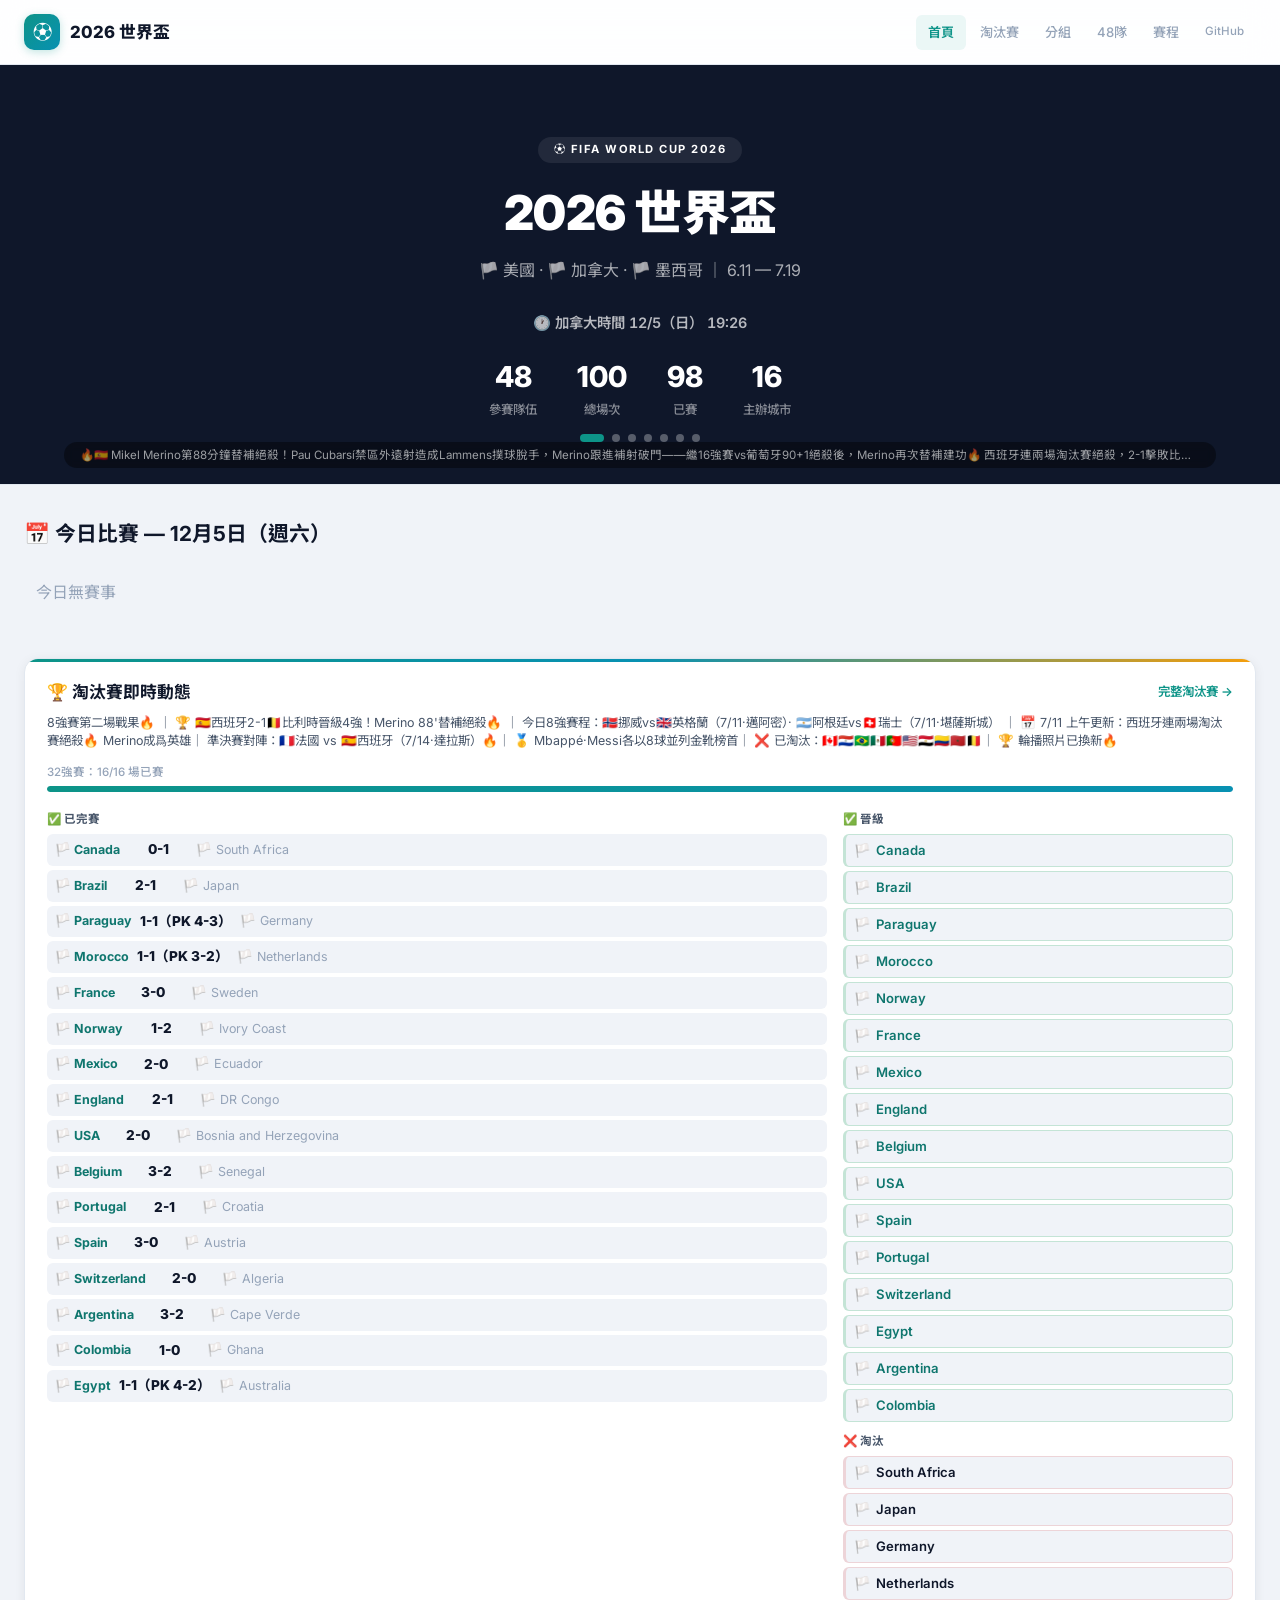
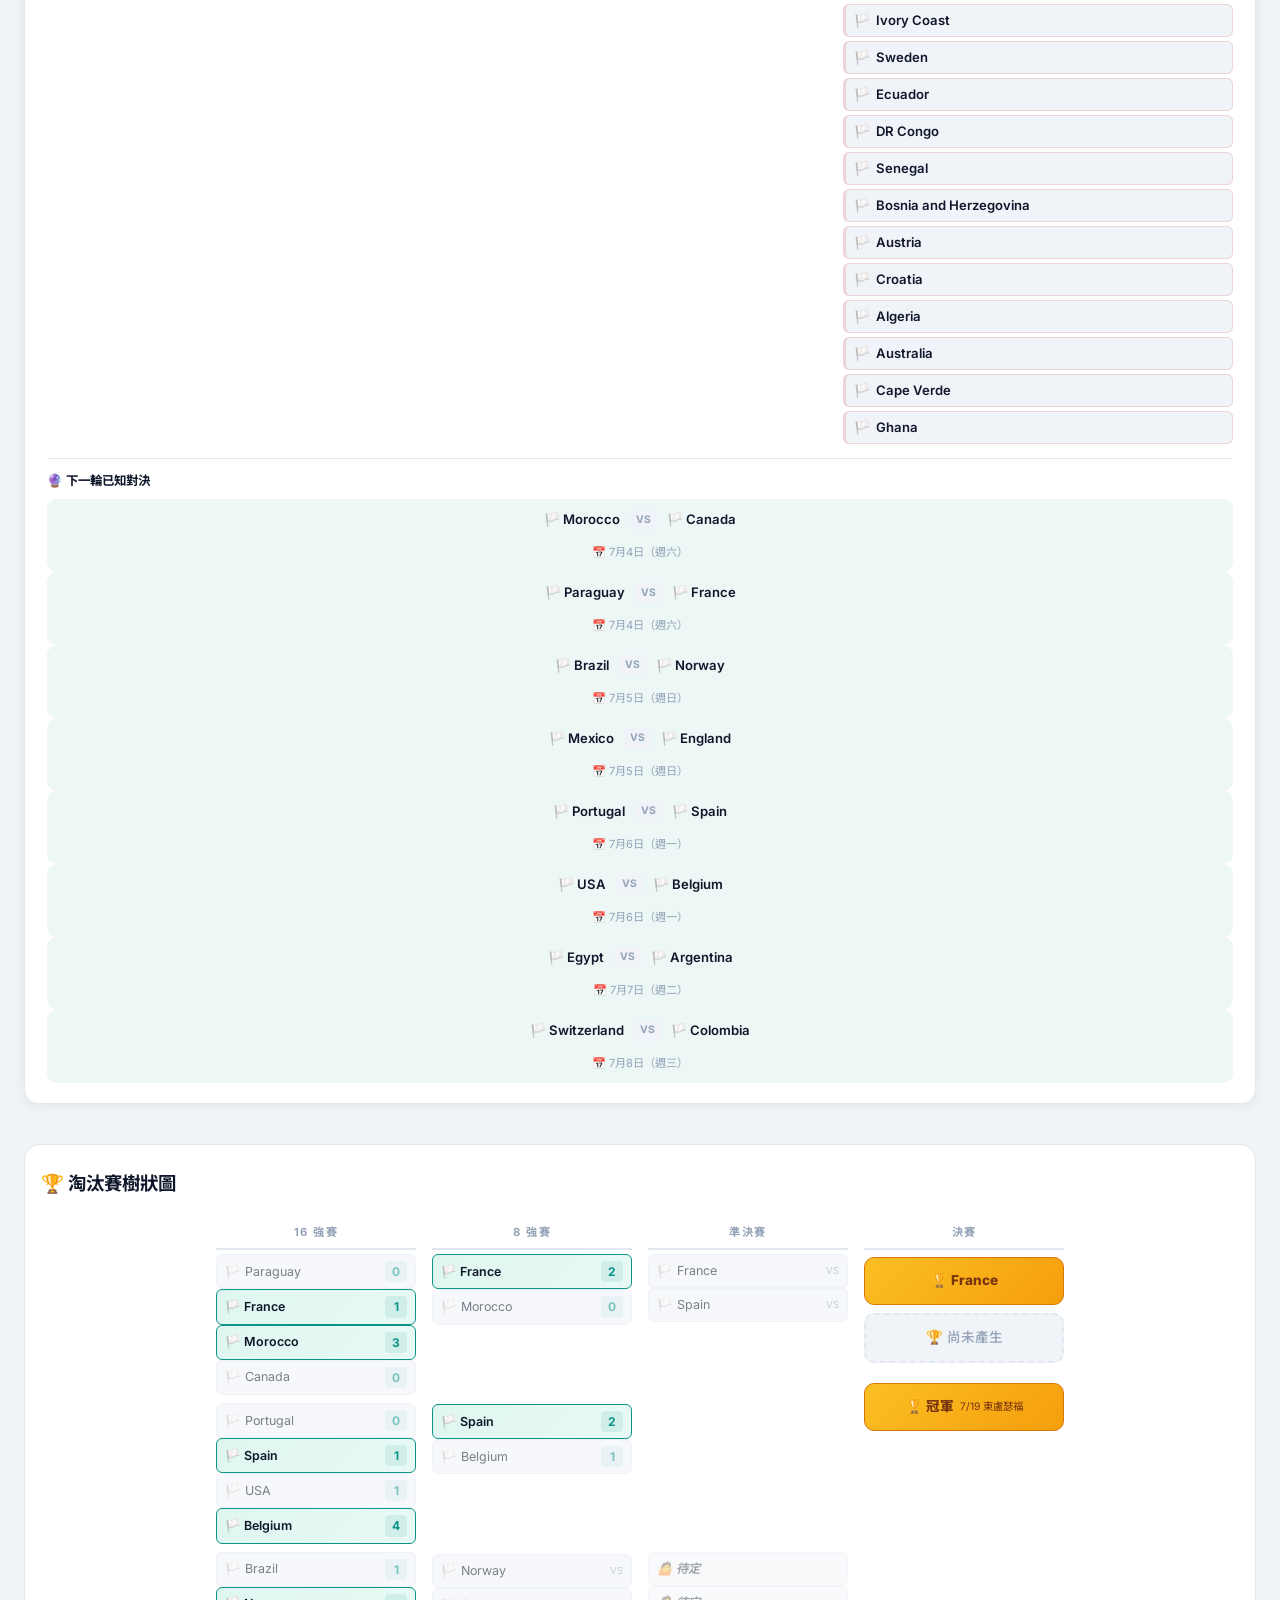
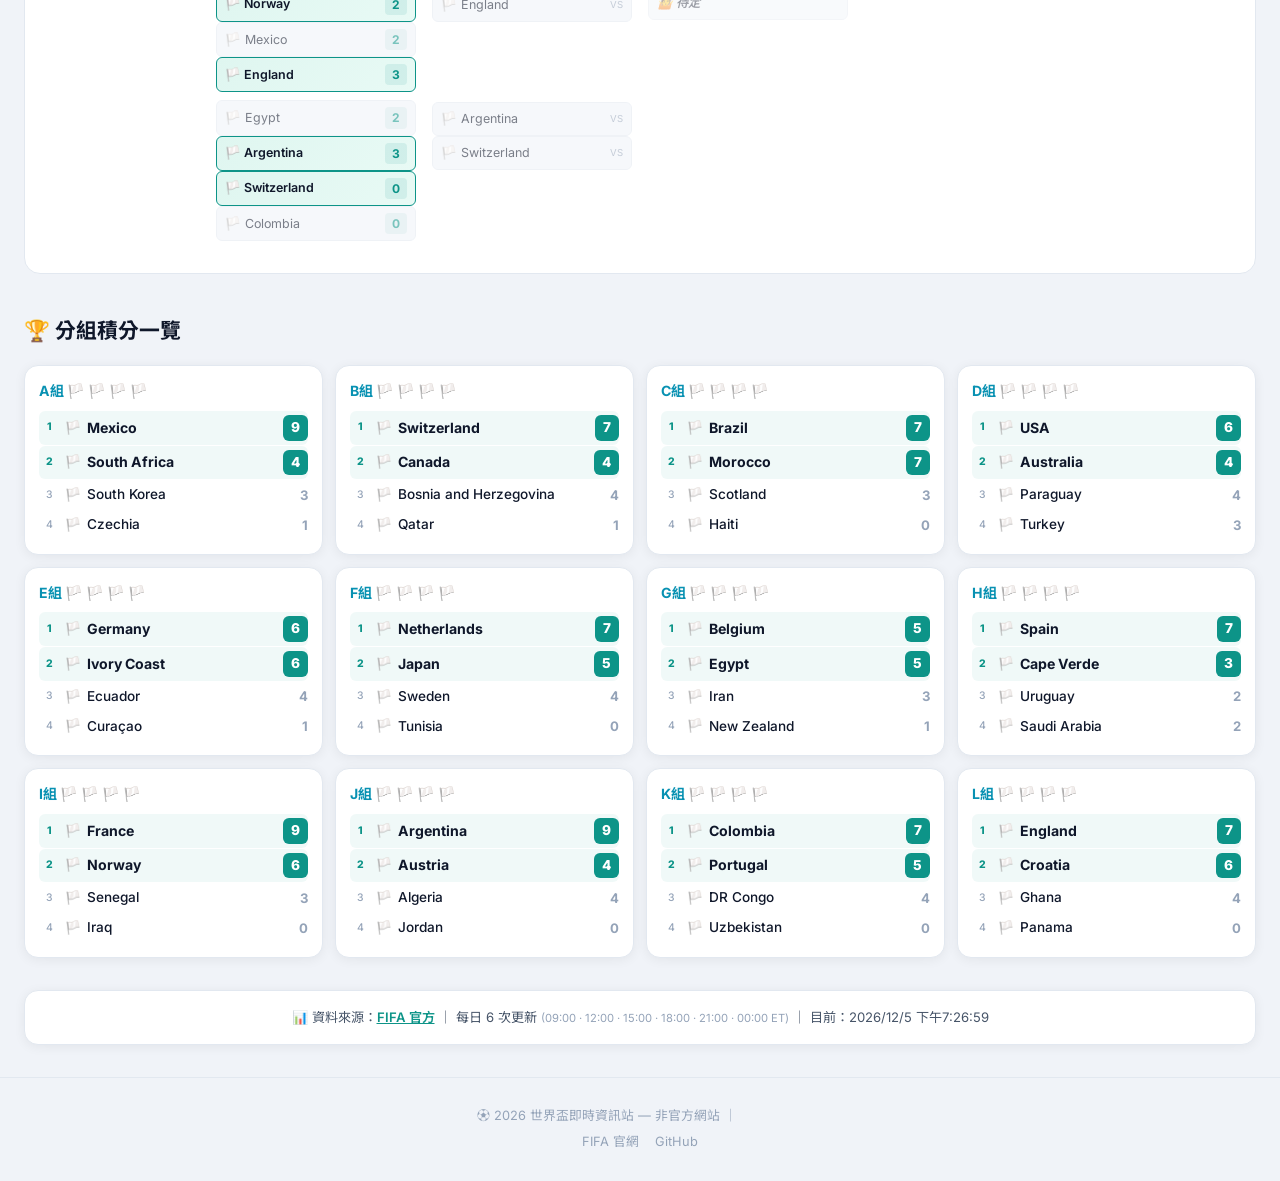
==== commit 4c0594f4: "🏆 新增淘汰賽樹狀圖（Bracket）：R16→QF→SF→Final 四欄視覺化" ====
--- a/index.html
+++ b/index.html
@@ -40,6 +40,7 @@
     <div id="today-matches"></div>
     <div style="margin-top:40px;" id="yesterday-matches"></div>
     <div id="knockout-summary" style="margin-top:40px;display:none;"></div>
+    <div id="bracket-section" style="margin-top:40px;"></div>
     <div style="margin-top:40px;" id="groups-mini"></div>
 
     <div class="update-banner">
--- a/css/style.css
+++ b/css/style.css
@@ -1584,3 +1584,131 @@
   .ko-next-round-grid { flex-direction: column; }
   .ko-rounds-grid { grid-template-columns: repeat(auto-fill, minmax(110px, 1fr)); }
 }
+
+/* =========================================================
+   淘汰賽樹狀圖 (Bracket / Tournament Tree)
+   靈感：經典 NCAA March Madness 風格
+   四欄水平布局：R16 → QF → SF → 🏆
+   ========================================================= */
+.bracket-container {
+  background: var(--card-bg, #fff);
+  border-radius: 16px;
+  padding: 24px 16px;
+  border: 1px solid var(--border, #e2e8f0);
+  overflow-x: auto;
+  -webkit-overflow-scrolling: touch;
+}
+.bracket-title {
+  font-size: 1.15rem;
+  font-weight: 700;
+  color: var(--text, #1e293b);
+  margin-bottom: 20px;
+  display: flex;
+  align-items: center;
+  gap: 8px;
+}
+.bracket-grid {
+  display: flex;
+  gap: 16px;
+  min-width: 820px;
+  justify-content: center;
+}
+.bracket-col {
+  flex: 1;
+  min-width: 160px;
+  max-width: 200px;
+  display: flex;
+  flex-direction: column;
+}
+.bracket-col-header {
+  font-size: 0.7rem;
+  font-weight: 700;
+  color: var(--text-muted, #94a3b8);
+  text-transform: uppercase;
+  letter-spacing: 1.5px;
+  padding: 6px 10px;
+  margin-bottom: 4px;
+  border-bottom: 2px solid var(--border, #e2e8f0);
+  text-align: center;
+}
+.bracket-match {
+  position: relative;
+  margin: 3px 0;
+  flex-shrink: 0;
+}
+.bracket-team {
+  display: flex;
+  align-items: center;
+  gap: 6px;
+  padding: 6px 8px;
+  border-radius: 6px;
+  font-size: 0.78rem;
+  font-weight: 600;
+  color: var(--text, #1e293b);
+  background: var(--bg, #f8fafc);
+  border: 1px solid var(--border, #e2e8f0);
+  transition: all 0.15s;
+  min-height: 32px;
+}
+.bracket-team.winner {
+  background: linear-gradient(135deg, #dff6f0, #e8faf5);
+  border-color: var(--teal, #0d9488);
+}
+.bracket-team.eliminated {
+  opacity: 0.55;
+}
+.bracket-team.loser {
+  opacity: 0.55;
+  font-weight: 400;
+}
+.bracket-team.tbd {
+  opacity: 0.4;
+  font-style: italic;
+}
+.bracket-team .b-score {
+  margin-left: auto;
+  font-size: 0.75rem;
+  font-weight: 700;
+  color: var(--teal, #0d9488);
+  background: rgba(13,148,136,0.1);
+  padding: 1px 6px;
+  border-radius: 4px;
+  min-width: 22px;
+  text-align: center;
+}
+.bracket-team .b-vs {
+  margin-left: auto;
+  font-size: 0.6rem;
+  color: var(--text-muted, #94a3b8);
+  font-weight: 400;
+}
+.bracket-final {
+  background: linear-gradient(135deg, #fbbf24, #f59e0b);
+  border-color: #d97706;
+  text-align: center;
+  justify-content: center;
+  font-weight: 800;
+  color: #78350f;
+  padding: 12px 8px;
+  border-radius: 10px;
+  font-size: 0.85rem;
+  min-height: 48px;
+}
+.bracket-final.empty {
+  background: var(--bg, #f8fafc);
+  border: 2px dashed var(--border, #e2e8f0);
+  color: var(--text-muted, #94a3b8);
+  font-weight: 500;
+}
+.bracket-spacer {
+  flex: 1;
+  min-height: 8px;
+}
+
+/* 響應式 */
+@media (max-width: 900px) {
+  .bracket-container { padding: 16px 8px; }
+  .bracket-grid { gap: 10px; min-width: 700px; }
+  .bracket-col { min-width: 140px; max-width: 170px; }
+  .bracket-team { font-size: 0.7rem; padding: 4px 6px; min-height: 28px; }
+}
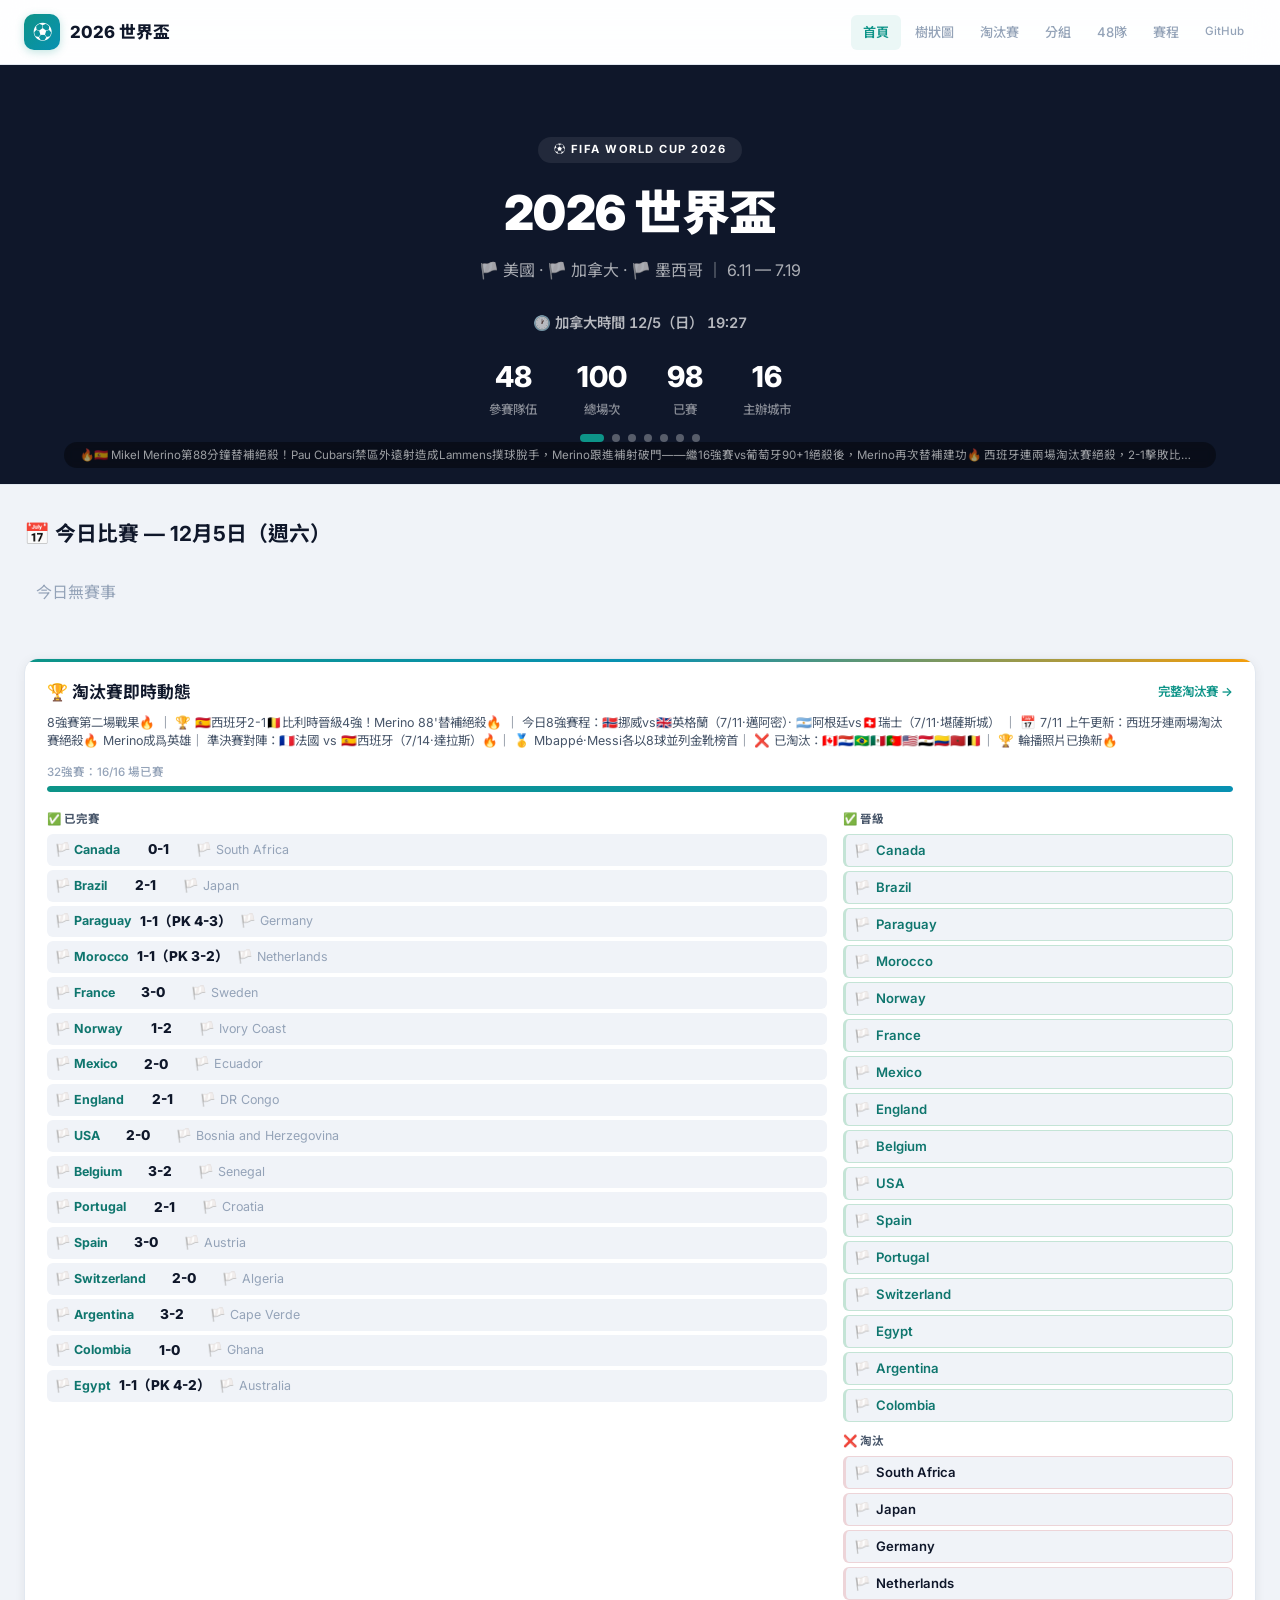
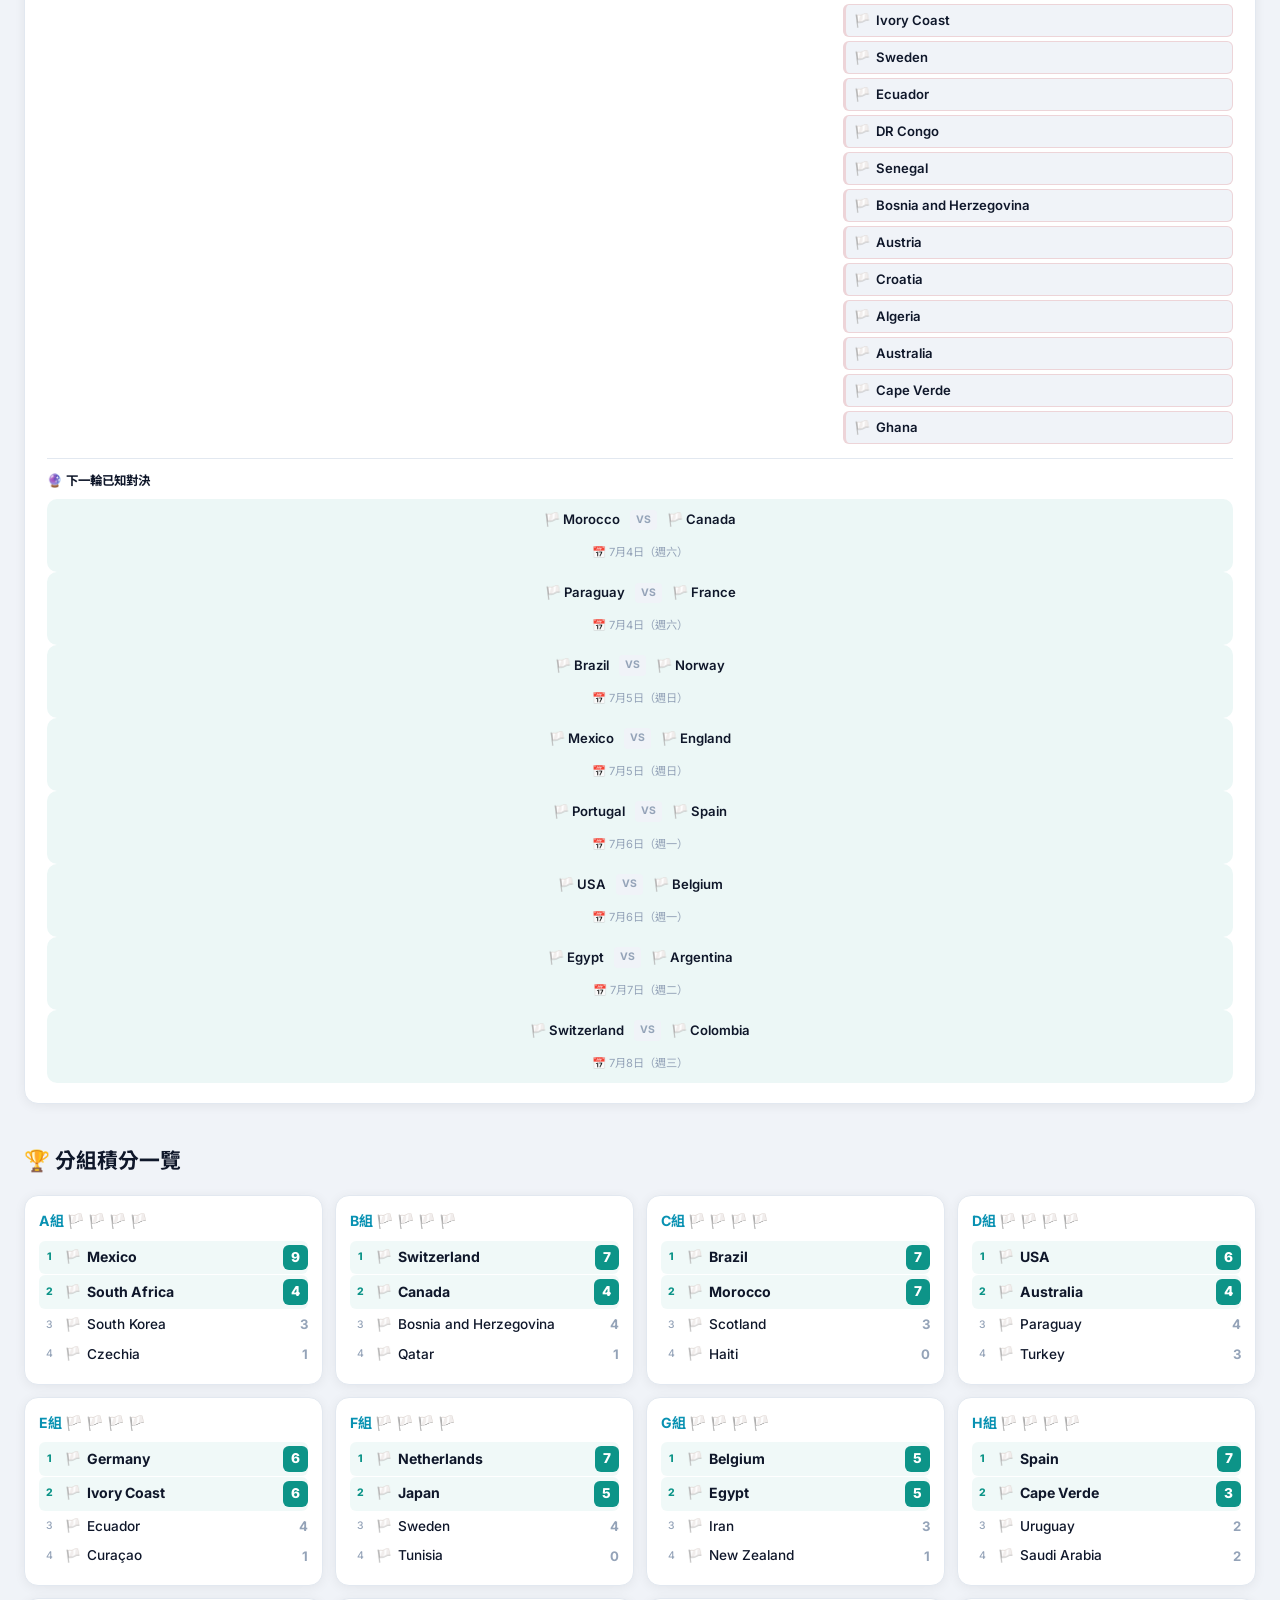
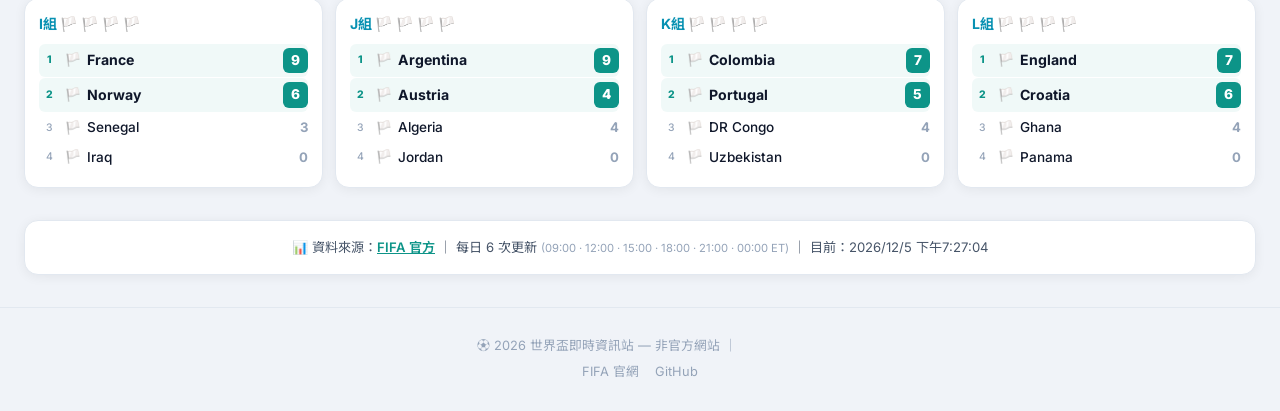
==== commit 7f9821db: "🏆 新增獨立淘汰賽樹狀圖頁面（bracket.html）— 經典7欄布局，Nordic Modern風格，含連接線、冠軍金杯" ====
--- a/index.html
+++ b/index.html
@@ -25,6 +25,7 @@
       </a>
       <nav class="main-nav">
         <a href="index.html" class="active">首頁</a>
+        <a href="bracket.html">樹狀圖</a>
         <a href="knockout.html">淘汰賽</a>
         <a href="groups.html">分組</a>
         <a href="teams.html">48隊</a>
--- a/css/style.css
+++ b/css/style.css
@@ -1586,129 +1586,263 @@
 }
 
 /* =========================================================
-   淘汰賽樹狀圖 (Bracket / Tournament Tree)
-   靈感：經典 NCAA March Madness 風格
-   四欄水平布局：R16 → QF → SF → 🏆
+   淘汰賽樹狀圖 — 經典版 (Classic Bracket Tree)
+   靈感：World Cup 經典 bracket 布局
+   風格：Nordic Modern — 白底、青碧色 #0d9488、天藍 #0891b2、琥珀金 #f59e0b
    ========================================================= */
-.bracket-container {
-  background: var(--card-bg, #fff);
-  border-radius: 16px;
-  padding: 24px 16px;
-  border: 1px solid var(--border, #e2e8f0);
-  overflow-x: auto;
-  -webkit-overflow-scrolling: touch;
-}
-.bracket-title {
-  font-size: 1.15rem;
-  font-weight: 700;
-  color: var(--text, #1e293b);
-  margin-bottom: 20px;
-  display: flex;
-  align-items: center;
-  gap: 8px;
-}
-.bracket-grid {
-  display: flex;
-  gap: 16px;
-  min-width: 820px;
+
+.bracket-page {
+  max-width: 1200px;
+  margin: 0 auto;
+  padding: 20px 16px 40px;
+}
+.bracket-page h1 {
+  font-size: 1.6rem;
+  font-weight: 700;
+  color: #1e293b;
+  text-align: center;
+  margin-bottom: 4px;
+}
+.bracket-page .bracket-sub {
+  font-size: 0.85rem;
+  color: #94a3b8;
+  text-align: center;
+  margin-bottom: 24px;
+  letter-spacing: 1px;
+}
+
+/* === 主 container === */
+.bracket-tree {
+  display: flex;
   justify-content: center;
-}
+  align-items: stretch;
+  gap: 0;
+  min-width: 900px;
+  padding: 20px 0;
+  position: relative;
+}
+
+/* === 每欄 === */
 .bracket-col {
+  display: flex;
+  flex-direction: column;
+  justify-content: space-around;
+  position: relative;
   flex: 1;
-  min-width: 160px;
-  max-width: 200px;
+  min-width: 110px;
+  max-width: 150px;
+  padding: 0 4px;
+}
+.bracket-col-header {
+  text-align: center;
+  font-size: 0.6rem;
+  font-weight: 700;
+  color: #94a3b8;
+  letter-spacing: 1.5px;
+  text-transform: uppercase;
+  padding: 4px 0 8px;
+  border-bottom: 1px solid #e2e8f0;
+  margin-bottom: 8px;
+}
+
+/* === 每個比賽 slot === */
+.bracket-slot {
   display: flex;
   flex-direction: column;
-}
-.bracket-col-header {
-  font-size: 0.7rem;
-  font-weight: 700;
-  color: var(--text-muted, #94a3b8);
-  text-transform: uppercase;
-  letter-spacing: 1.5px;
-  padding: 6px 10px;
+  justify-content: center;
+  position: relative;
+  flex: 1;
+  min-height: 0;
+}
+.bracket-slot.double { flex: 2; }
+.bracket-slot.quad  { flex: 4; }
+
+/* === 隊伍卡片 === */
+.b-team {
+  display: flex;
+  align-items: center;
+  gap: 5px;
+  padding: 5px 8px;
+  border-radius: 6px;
+  font-size: 0.72rem;
+  font-weight: 600;
+  color: #1e293b;
+  background: #f8fafc;
+  border: 1px solid #e2e8f0;
+  transition: all 0.15s;
+  min-height: 28px;
+  position: relative;
+  z-index: 2;
+}
+.b-team img.fimg { width: 18px; height: auto; border-radius: 2px; }
+.b-team .b-score {
+  margin-left: auto;
+  font-size: 0.68rem;
+  font-weight: 700;
+  color: #0d9488;
+  background: rgba(13,148,136,0.08);
+  padding: 1px 5px;
+  border-radius: 4px;
+  min-width: 18px;
+  text-align: center;
+}
+.b-team .b-vs {
+  margin-left: auto;
+  font-size: 0.55rem;
+  color: #94a3b8;
+}
+.b-team.winner {
+  background: linear-gradient(135deg, #dff6f0, #e8faf5);
+  border-color: #0d9488;
+  box-shadow: 0 1px 4px rgba(13,148,136,0.12);
+}
+.b-team.loser {
+  opacity: 0.5;
+  font-weight: 400;
+}
+.b-team.tbd {
+  opacity: 0.35;
+  font-style: italic;
+}
+
+/* === 上半區 / 下半區分隔線 === */
+.bracket-divider {
+  width: 2px;
+  background: linear-gradient(to bottom, transparent 5%, #0d9488 20%, #0d9488 80%, transparent 95%);
+  margin: 0 8px;
+  align-self: stretch;
+  flex-shrink: 0;
+  opacity: 0.2;
+}
+
+/* === 決賽 + 冠軍 === */
+.bracket-final-col {
+  display: flex;
+  flex-direction: column;
+  justify-content: center;
+  align-items: center;
+  flex: 1.2;
+  min-width: 130px;
+  max-width: 180px;
+  padding: 0 8px;
+  position: relative;
+}
+.bracket-final-team {
+  text-align: center;
+  padding: 8px 12px;
+  border-radius: 12px;
+  font-weight: 700;
+  font-size: 0.82rem;
+  min-width: 90px;
+  margin: 6px 0;
+}
+.bracket-final-team.finalist {
+  background: #fef9e7;
+  border: 2px solid #fbbf24;
+  color: #78350f;
+}
+.bracket-final-team.tbd-finalist {
+  background: #f8fafc;
+  border: 2px dashed #d1d5db;
+  color: #94a3b8;
+}
+.bracket-final-team.champion {
+  background: linear-gradient(135deg, #fbbf24, #f59e0b);
+  border: 2px solid #d97706;
+  color: #78350f;
+  font-size: 1rem;
+  padding: 14px 20px;
+  margin-top: 10px;
+  box-shadow: 0 4px 16px rgba(245,158,11,0.25);
+}
+.bracket-final-team .trophy-icon {
+  font-size: 1.8rem;
+  display: block;
   margin-bottom: 4px;
-  border-bottom: 2px solid var(--border, #e2e8f0);
-  text-align: center;
-}
-.bracket-match {
-  position: relative;
-  margin: 3px 0;
-  flex-shrink: 0;
-}
-.bracket-team {
-  display: flex;
-  align-items: center;
-  gap: 6px;
-  padding: 6px 8px;
-  border-radius: 6px;
-  font-size: 0.78rem;
-  font-weight: 600;
-  color: var(--text, #1e293b);
-  background: var(--bg, #f8fafc);
-  border: 1px solid var(--border, #e2e8f0);
-  transition: all 0.15s;
-  min-height: 32px;
-}
-.bracket-team.winner {
-  background: linear-gradient(135deg, #dff6f0, #e8faf5);
-  border-color: var(--teal, #0d9488);
-}
-.bracket-team.eliminated {
-  opacity: 0.55;
-}
-.bracket-team.loser {
-  opacity: 0.55;
-  font-weight: 400;
-}
-.bracket-team.tbd {
+}
+.bracket-vs-line {
+  font-size: 0.6rem;
+  color: #94a3b8;
+  letter-spacing: 2px;
+  margin: 2px 0;
+}
+
+/* === 連接線 (Connector Lines) === */
+.bracket-col::before {
+  content: '';
+  position: absolute;
+  top: 0; bottom: 0;
+  width: 2px;
+  background: #cbd5e1;
+  z-index: 1;
   opacity: 0.4;
-  font-style: italic;
-}
-.bracket-team .b-score {
-  margin-left: auto;
-  font-size: 0.75rem;
-  font-weight: 700;
-  color: var(--teal, #0d9488);
-  background: rgba(13,148,136,0.1);
-  padding: 1px 6px;
-  border-radius: 4px;
-  min-width: 22px;
-  text-align: center;
-}
-.bracket-team .b-vs {
-  margin-left: auto;
-  font-size: 0.6rem;
-  color: var(--text-muted, #94a3b8);
-  font-weight: 400;
-}
-.bracket-final {
-  background: linear-gradient(135deg, #fbbf24, #f59e0b);
-  border-color: #d97706;
-  text-align: center;
-  justify-content: center;
-  font-weight: 800;
-  color: #78350f;
-  padding: 12px 8px;
-  border-radius: 10px;
-  font-size: 0.85rem;
-  min-height: 48px;
-}
-.bracket-final.empty {
-  background: var(--bg, #f8fafc);
-  border: 2px dashed var(--border, #e2e8f0);
-  color: var(--text-muted, #94a3b8);
-  font-weight: 500;
-}
-.bracket-spacer {
-  flex: 1;
-  min-height: 8px;
+}
+/* 左邊欄：線在右側 */
+.bracket-col.left-half::before { right: -2px; }
+/* 右邊欄：線在左側 */
+.bracket-col.right-half::before { left: -2px; }
+
+/* 每個 slot 的連接線 — 水平分支 */
+.bracket-slot::after {
+  content: '';
+  position: absolute;
+  top: 50%;
+  width: 10px;
+  height: 2px;
+  background: #cbd5e1;
+  z-index: 1;
+  opacity: 0.4;
+}
+.bracket-col.left-half .bracket-slot::after { right: -8px; }
+.bracket-col.right-half .bracket-slot::after { left: -8px; }
+
+/* 垂直分支 — QF/R16 之間 */
+.bracket-slot.connector-top::before,
+.bracket-slot.connector-bottom::before {
+  content: '';
+  position: absolute;
+  width: 2px;
+  background: #cbd5e1;
+  z-index: 1;
+  opacity: 0.4;
+}
+.bracket-col.left-half .bracket-slot.connector-top::before {
+  right: -8px;
+  top: 0; bottom: 50%;
+  height: 50%;
+}
+.bracket-col.left-half .bracket-slot.connector-bottom::before {
+  right: -8px;
+  top: 50%; bottom: 0;
+  height: 50%;
+}
+
+/* 所有圖片 */
+.b-team img[src*="flagcdn"] {
+  width: 18px;
+  height: auto;
+  border-radius: 2px;
+  vertical-align: middle;
 }
 
 /* 響應式 */
-@media (max-width: 900px) {
-  .bracket-container { padding: 16px 8px; }
-  .bracket-grid { gap: 10px; min-width: 700px; }
-  .bracket-col { min-width: 140px; max-width: 170px; }
-  .bracket-team { font-size: 0.7rem; padding: 4px 6px; min-height: 28px; }
-}
+@media (max-width: 1000px) {
+  .bracket-tree { min-width: 700px; }
+  .bracket-col { min-width: 90px; max-width: 120px; }
+  .b-team { font-size: 0.65rem; padding: 4px 6px; min-height: 24px; }
+  .b-team img.fimg, .b-team img[src*="flagcdn"] { width: 14px; }
+  .bracket-final-col { min-width: 100px; }
+  .bracket-page { padding: 12px 8px; }
+  .bracket-tree { overflow-x: auto; }
+}
+
+@media (max-width: 600px) {
+  .bracket-tree { min-width: 600px; }
+  .bracket-col { min-width: 75px; max-width: 95px; padding: 0 2px; }
+  .b-team { font-size: 0.55rem; padding: 3px 4px; min-height: 20px; gap: 3px; }
+  .b-team .b-score { font-size: 0.55rem; min-width: 14px; padding: 0 3px; }
+  .bracket-col-header { font-size: 0.5rem; }
+  .bracket-final-col { min-width: 80px; }
+  .bracket-final-team { font-size: 0.65rem; padding: 4px 6px; }
+  .bracket-final-team .trophy-icon { font-size: 1.2rem; }
+}
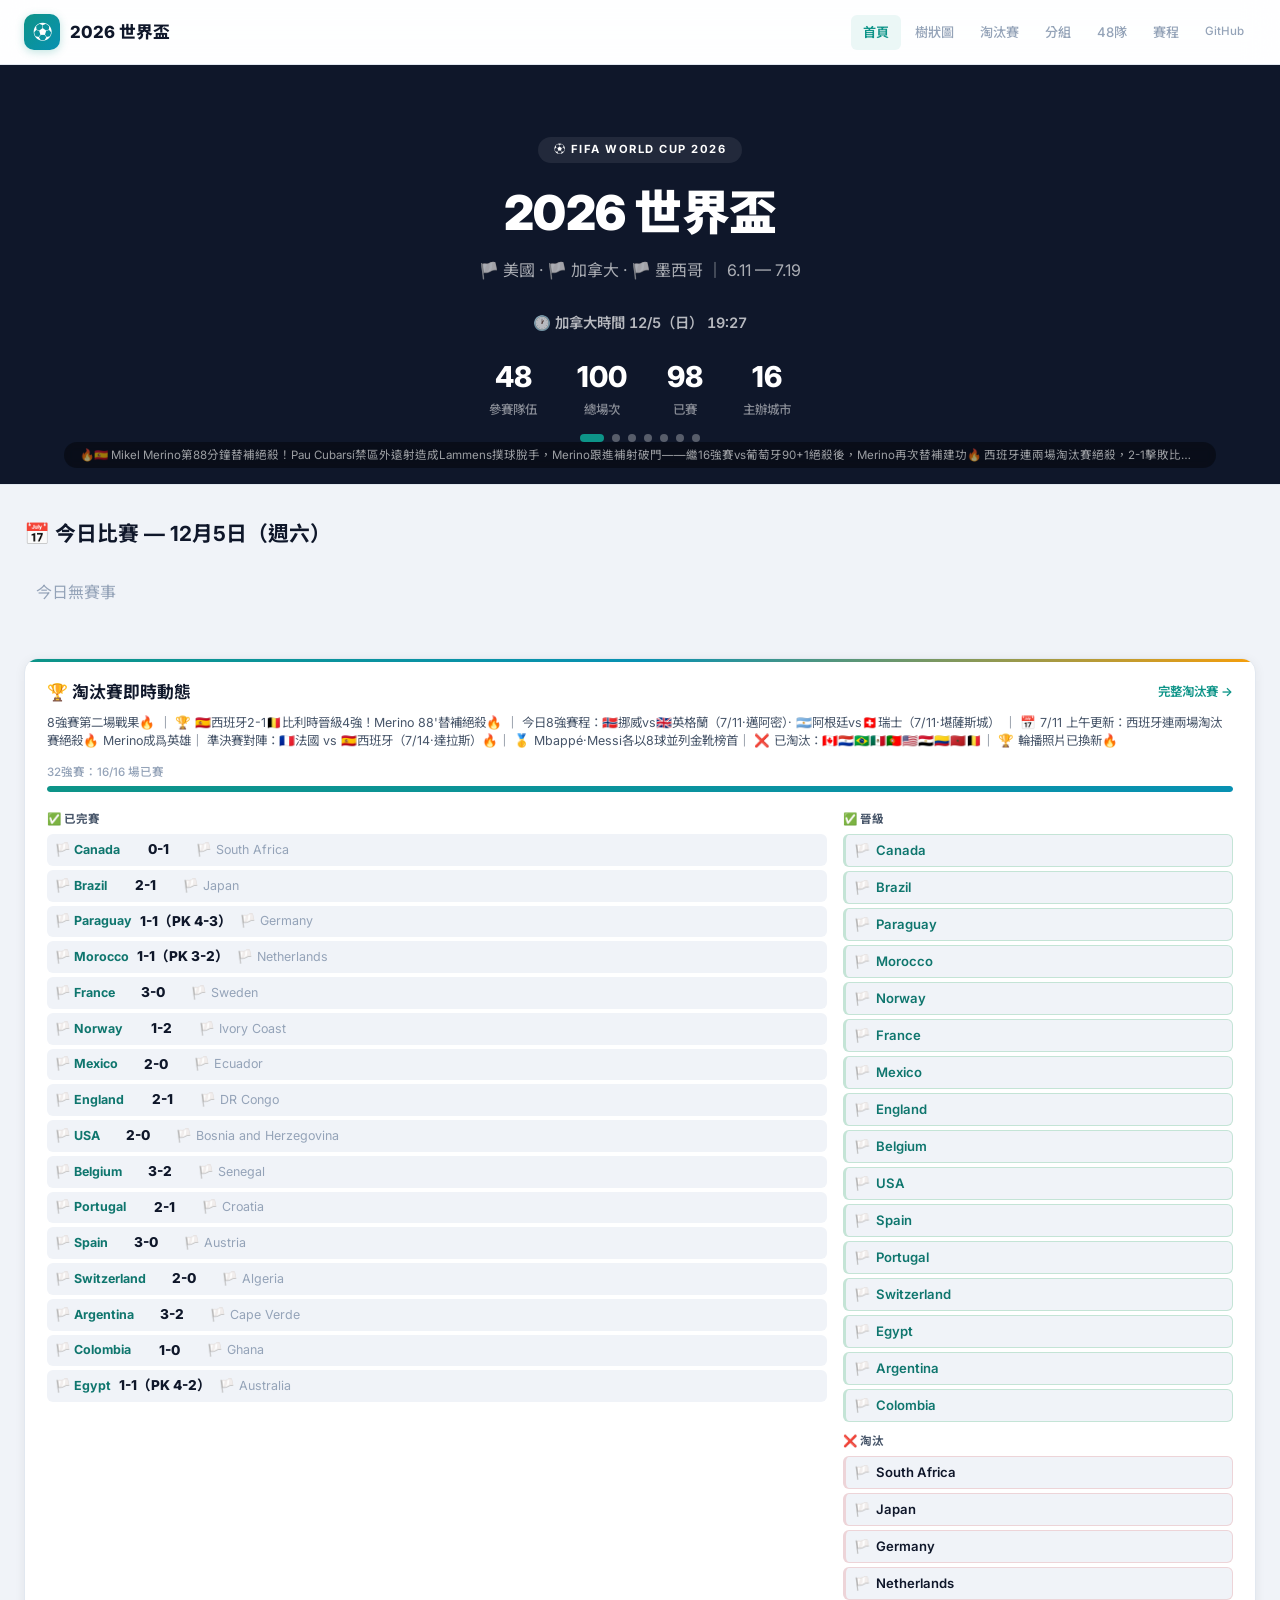
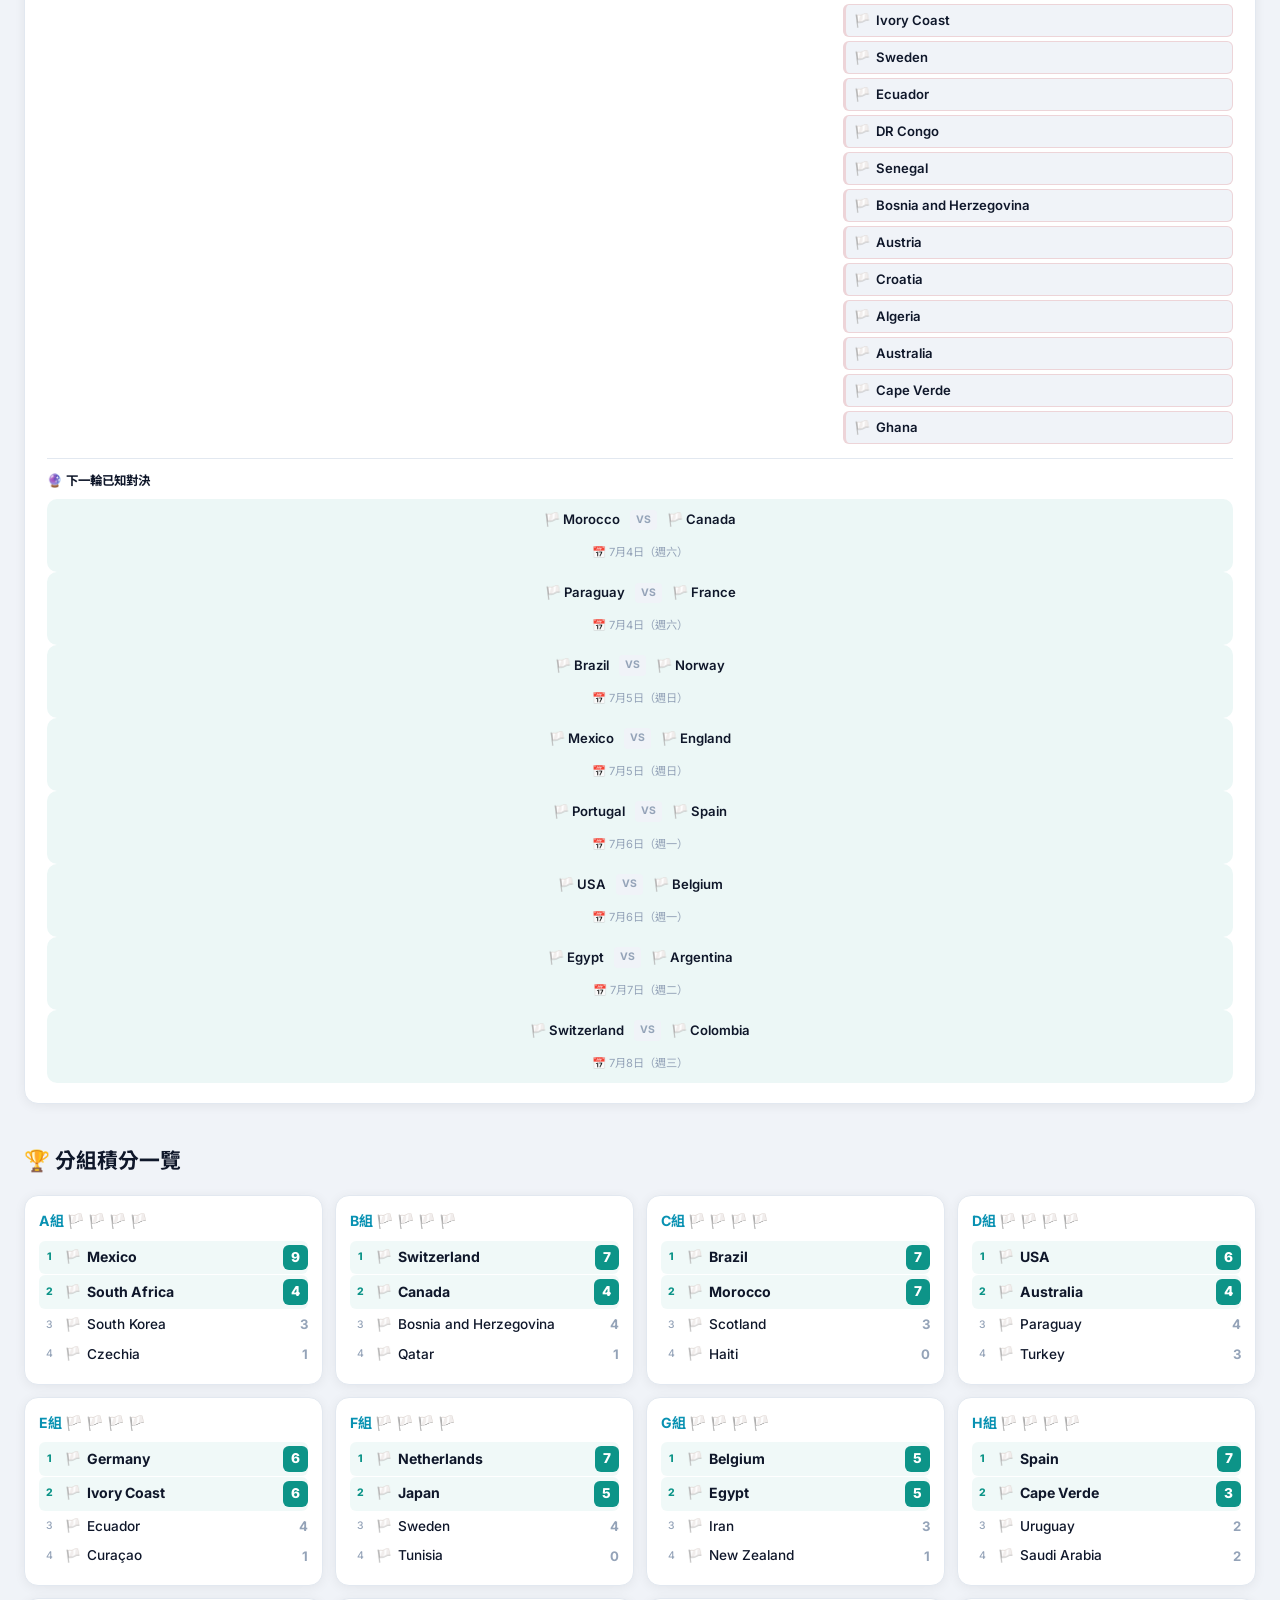
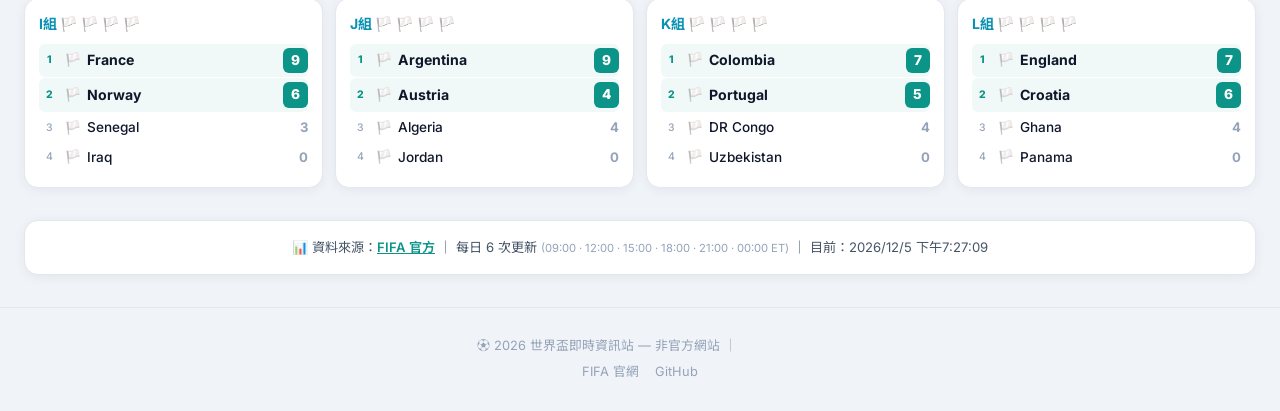
==== commit 42c9e5f3: "🔧 修復 Service Worker 快取問題：bump to v7 + 加入 bracket.html + 所有頁面 SW 註冊加版本號" ====
--- a/index.html
+++ b/index.html
@@ -64,7 +64,7 @@
   <script src="js/app.js"></script>
   <script>
     if('serviceWorker' in navigator){
-      navigator.serviceWorker.register('sw.js');
+      navigator.serviceWorker.register('sw.js?v=7');
     }
   </script>
 </body>
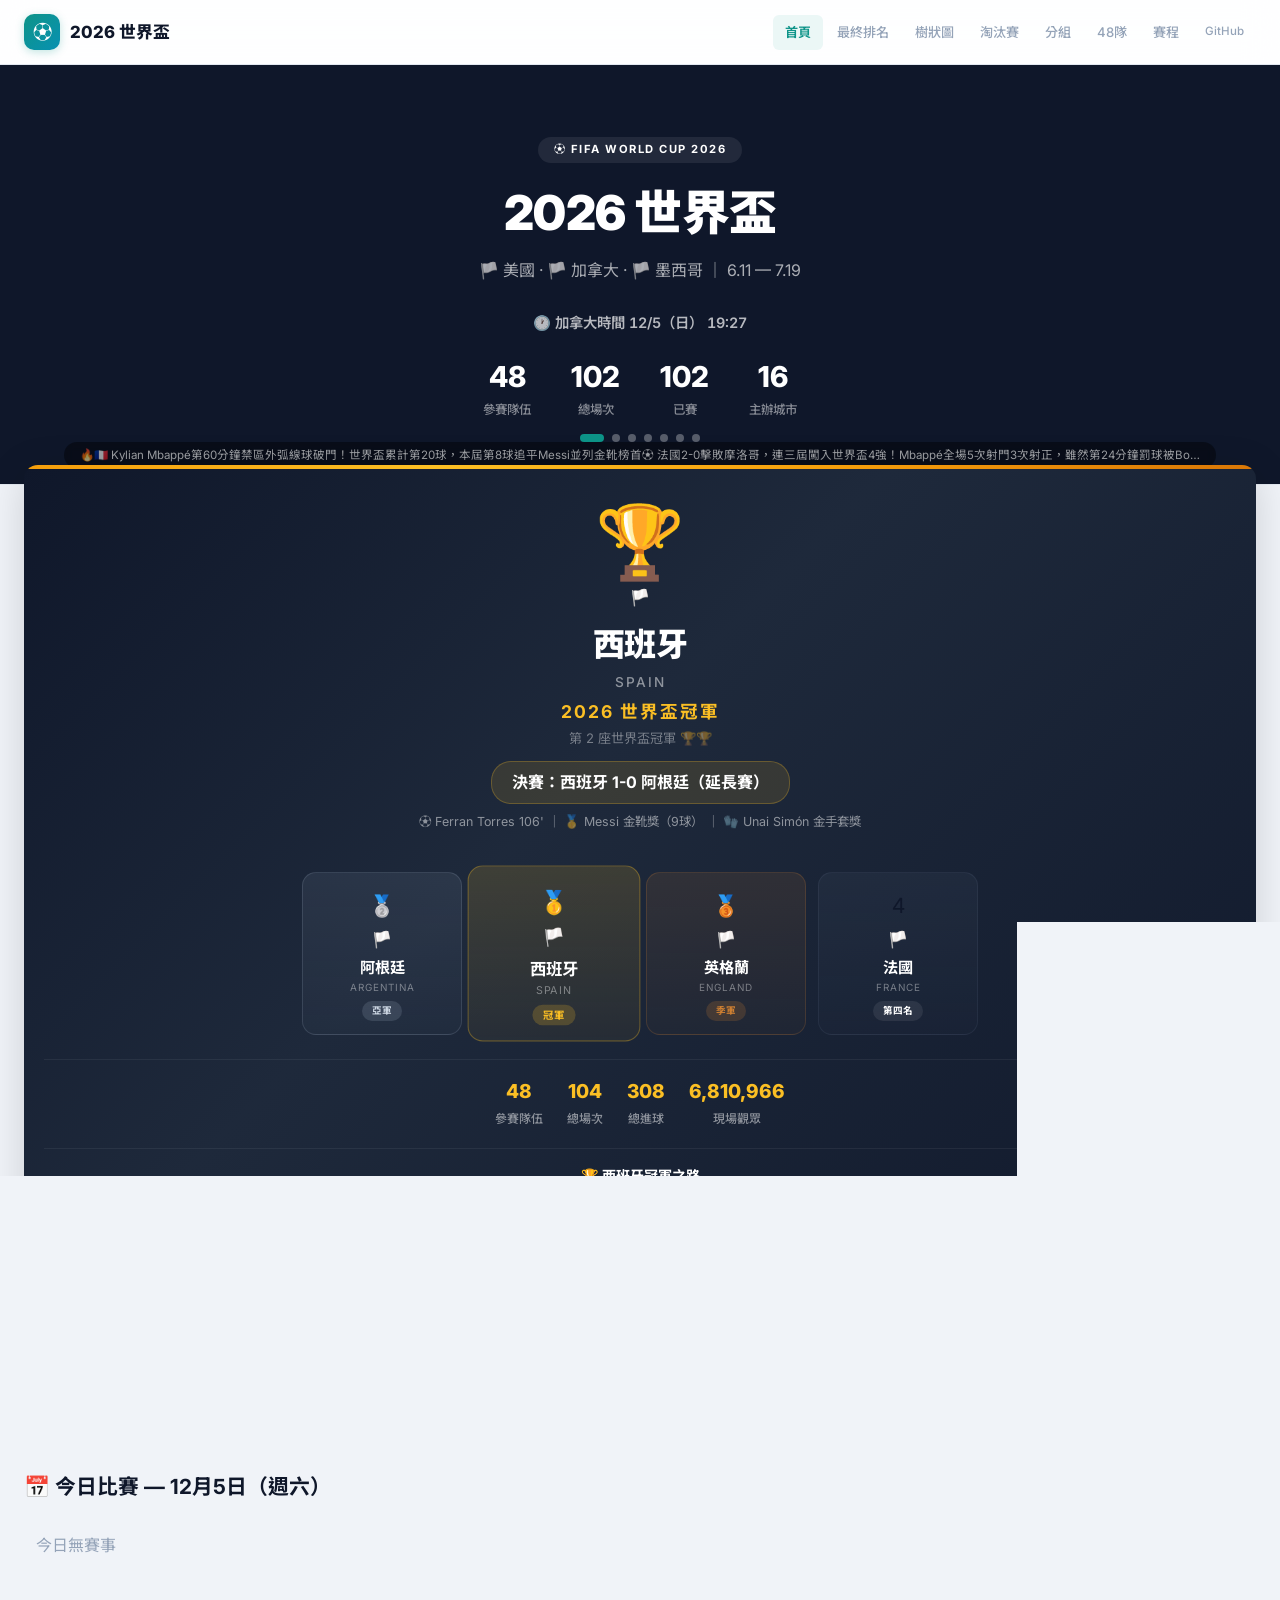
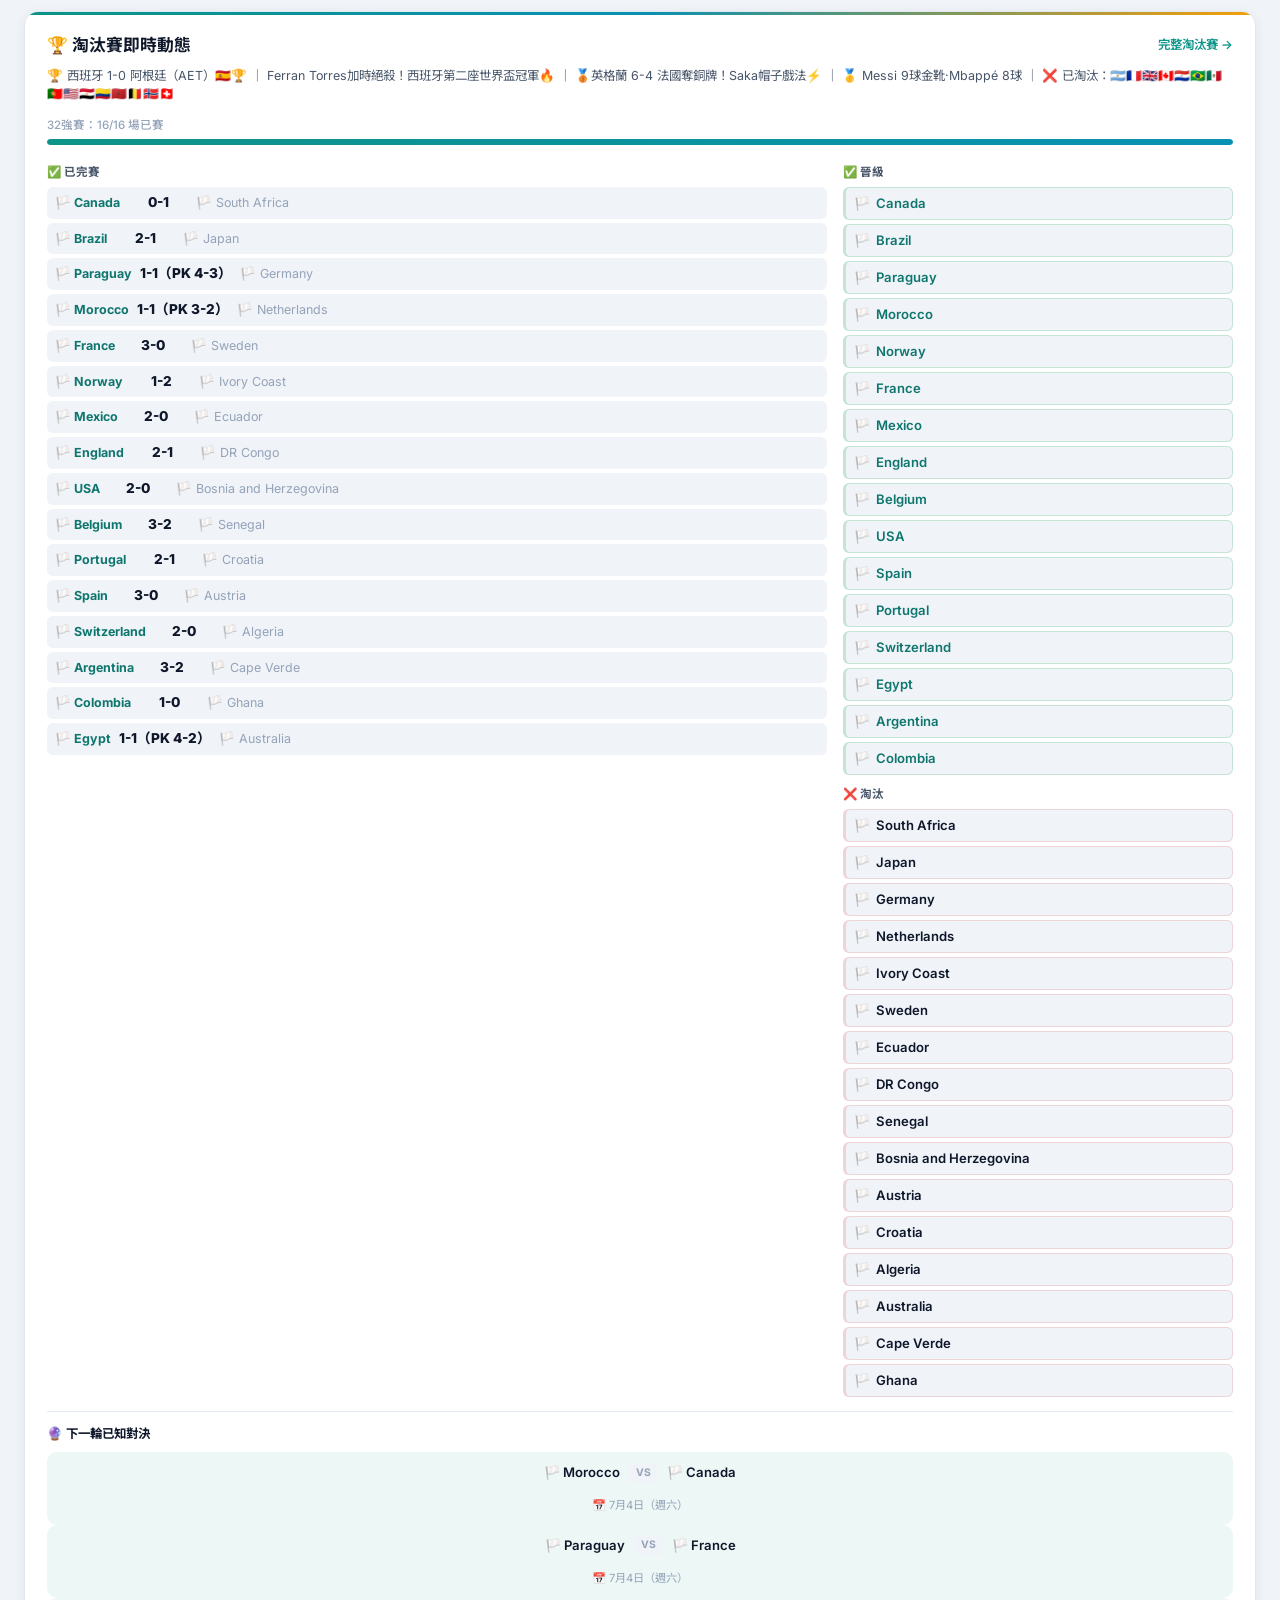
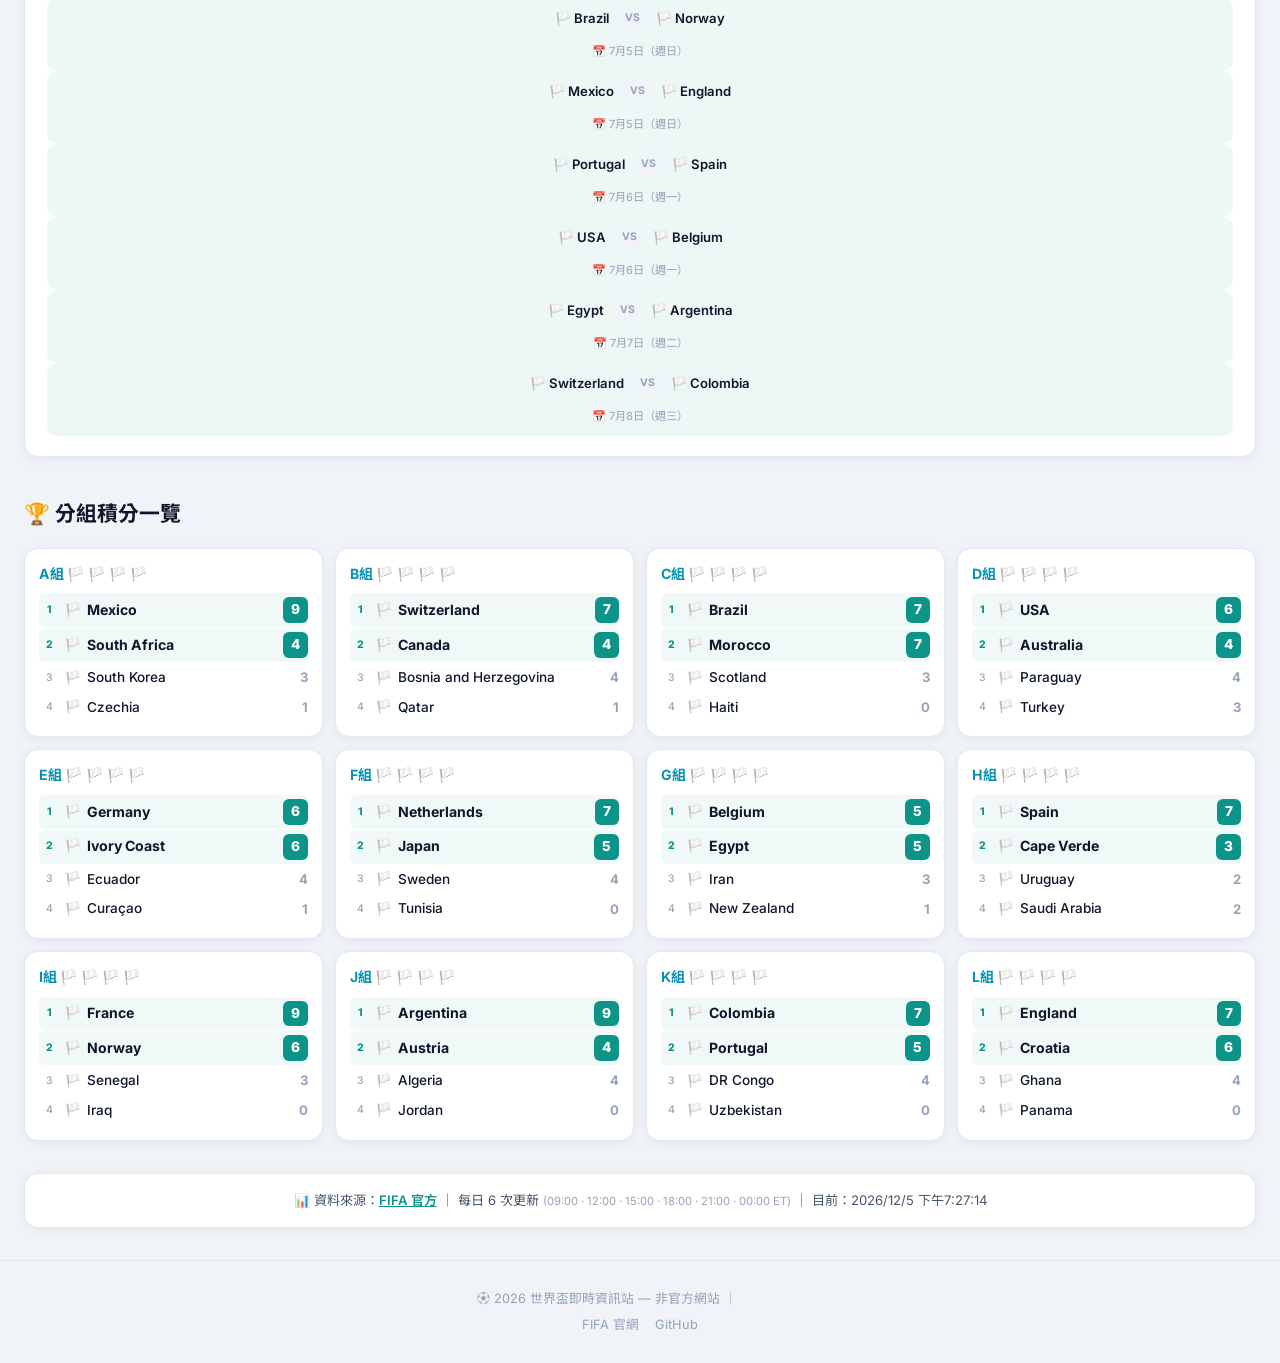
==== commit f0de64af: "🏆 西班牙冠軍！新增首頁冠軍大橫幅 + 最終排名頁（48隊完整排名）+ 導航更新" ====
--- a/index.html
+++ b/index.html
@@ -25,6 +25,7 @@
       </a>
       <nav class="main-nav">
         <a href="index.html" class="active">首頁</a>
+        <a href="standings.html">最終排名</a>
         <a href="bracket.html">樹狀圖</a>
         <a href="knockout.html">淘汰賽</a>
         <a href="groups.html">分組</a>
@@ -36,6 +37,8 @@
   </header>
 
   <section class="hero" id="hero"></section>
+
+  <section id="champion-banner"></section>
 
   <main class="container">
     <div id="today-matches"></div>
--- a/css/style.css
+++ b/css/style.css
@@ -315,6 +315,20 @@
 .match-status-badge.completed { background: var(--green-bg); color: var(--green); }
 .match-status-badge.live { background: var(--red-bg); color: var(--red); }
 .match-status-badge.scheduled { background: var(--bg-alt); color: var(--text-muted); }
+.match-status-badge.upcoming { background: var(--bg-alt); color: var(--text-muted); }
+
+.match-stage-badge {
+  font-size: 0.55rem;
+  font-weight: 600;
+  padding: 2px 8px;
+  border-radius: 12px;
+  background: var(--accent-bg);
+  color: var(--accent);
+  margin-left: 6px;
+}
+
+.match-team.ko-winner { font-weight: 700; color: var(--accent); }
+.match-team.ko-winner span { font-weight: 700; }
 
 .match-body {
   display: flex;
@@ -1846,3 +1860,378 @@
   .bracket-final-team { font-size: 0.65rem; padding: 4px 6px; }
   .bracket-final-team .trophy-icon { font-size: 1.2rem; }
 }
+
+/* ============================================
+   冠軍大橫幅 — Champion Banner
+   ============================================ */
+#champion-banner {
+  max-width: 1280px;
+  margin: 0 auto;
+  padding: 0 24px;
+}
+
+.champion-section {
+  background: linear-gradient(135deg, #0f172a 0%, #1e293b 40%, #0f172a 100%);
+  border-radius: var(--radius);
+  overflow: hidden;
+  box-shadow: 0 8px 40px rgba(0,0,0,0.15);
+  margin: -20px 0 30px;
+  position: relative;
+}
+
+.champion-section::before {
+  content: '';
+  position: absolute;
+  top: 0; left: 0; right: 0;
+  height: 4px;
+  background: linear-gradient(90deg, #f59e0b, #fbbf24, #f59e0b, #d97706);
+}
+
+.champion-hero {
+  text-align: center;
+  padding: 40px 24px 24px;
+  position: relative;
+}
+
+.champion-trophy {
+  font-size: 4.5rem;
+  line-height: 1;
+  margin-bottom: 8px;
+  animation: champGlow 2s ease-in-out infinite;
+}
+
+@keyframes champGlow {
+  0%, 100% { transform: scale(1); filter: drop-shadow(0 0 12px rgba(245,158,11,0.3)); }
+  50% { transform: scale(1.08); filter: drop-shadow(0 0 24px rgba(245,158,11,0.6)); }
+}
+
+.champion-emblem { margin-bottom: 8px; }
+.champion-emblem img { width: 80px; height: 60px; border-radius: 6px; box-shadow: 0 2px 12px rgba(255,255,255,0.1); }
+
+.champion-name {
+  font-size: 2rem;
+  font-weight: 900;
+  color: #fff;
+  letter-spacing: -0.5px;
+}
+.champion-name-en {
+  display: block;
+  font-size: 0.85rem;
+  font-weight: 500;
+  color: rgba(255,255,255,0.5);
+  letter-spacing: 2px;
+  text-transform: uppercase;
+  margin-top: 2px;
+}
+
+.champion-title {
+  font-size: 1.1rem;
+  font-weight: 700;
+  color: #fbbf24;
+  margin-top: 4px;
+  letter-spacing: 2px;
+}
+
+.champion-subtitle {
+  font-size: 0.82rem;
+  color: rgba(255,255,255,0.4);
+  margin-top: 2px;
+}
+
+.champion-result {
+  font-size: 1rem;
+  font-weight: 700;
+  color: #fff;
+  margin-top: 12px;
+  padding: 8px 20px;
+  background: rgba(251,191,36,0.12);
+  border: 1px solid rgba(251,191,36,0.25);
+  border-radius: 20px;
+  display: inline-block;
+}
+
+.champion-detail {
+  font-size: 0.78rem;
+  color: rgba(255,255,255,0.5);
+  margin-top: 8px;
+}
+
+/* === 頒獎台 === */
+.champion-podium {
+  display: flex;
+  justify-content: center;
+  gap: 12px;
+  padding: 16px 20px 24px;
+  flex-wrap: wrap;
+}
+
+.podium-item {
+  text-align: center;
+  padding: 16px 20px 12px;
+  border-radius: var(--radius);
+  min-width: 110px;
+  flex: 1;
+  max-width: 160px;
+  transition: var(--transition);
+}
+.podium-item:hover { transform: translateY(-3px); }
+
+.podium-gold {
+  background: linear-gradient(180deg, rgba(251,191,36,0.15), rgba(251,191,36,0.05));
+  border: 1px solid rgba(251,191,36,0.3);
+  order: 2;
+  transform: scale(1.08);
+}
+.podium-silver {
+  background: linear-gradient(180deg, rgba(148,163,184,0.12), rgba(148,163,184,0.04));
+  border: 1px solid rgba(148,163,184,0.2);
+  order: 1;
+}
+.podium-bronze {
+  background: linear-gradient(180deg, rgba(205,127,50,0.12), rgba(205,127,50,0.04));
+  border: 1px solid rgba(205,127,50,0.2);
+  order: 3;
+}
+.podium-fourth {
+  background: linear-gradient(180deg, rgba(100,116,139,0.1), rgba(100,116,139,0.03));
+  border: 1px solid rgba(100,116,139,0.15);
+  order: 4;
+}
+
+.podium-rank { font-size: 1.3rem; margin-bottom: 4px; }
+.podium-flag img { width: 40px; height: 30px; border-radius: 4px; }
+.podium-name { font-size: 0.95rem; font-weight: 700; color: #fff; margin-top: 4px; }
+.podium-en { font-size: 0.62rem; color: rgba(255,255,255,0.4); text-transform: uppercase; letter-spacing: 1px; }
+.podium-strip {
+  display: inline-block;
+  font-size: 0.6rem;
+  font-weight: 700;
+  color: #fff;
+  padding: 2px 10px;
+  border-radius: 10px;
+  margin-top: 4px;
+  background: rgba(255,255,255,0.08);
+}
+.podium-gold .podium-strip { background: rgba(251,191,36,0.2); color: #fbbf24; }
+.podium-silver .podium-strip { background: rgba(148,163,184,0.2); color: #cbd5e1; }
+.podium-bronze .podium-strip { background: rgba(205,127,50,0.2); color: #cd7f32; }
+
+/* === 賽事統計 === */
+.champion-stats {
+  display: flex;
+  justify-content: center;
+  gap: 24px;
+  padding: 16px 20px 20px;
+  flex-wrap: wrap;
+  border-top: 1px solid rgba(255,255,255,0.06);
+  margin: 0 20px;
+}
+
+.champ-stat {
+  text-align: center;
+  font-size: 0.75rem;
+  color: rgba(255,255,255,0.5);
+  font-weight: 500;
+}
+.champ-stat-num {
+  display: block;
+  font-size: 1.2rem;
+  font-weight: 800;
+  color: #fbbf24;
+  margin-bottom: 2px;
+}
+
+/* === 冠軍之路 === */
+.champion-rounds {
+  padding: 0 20px 20px;
+  margin: 0 20px;
+  border-top: 1px solid rgba(255,255,255,0.06);
+}
+
+.cr-title {
+  font-size: 0.88rem;
+  font-weight: 700;
+  color: #fff;
+  margin: 16px 0 12px;
+  text-align: center;
+}
+
+.cr-grid {
+  display: grid;
+  grid-template-columns: repeat(auto-fill, minmax(150px, 1fr));
+  gap: 8px;
+}
+
+.cr-item {
+  background: rgba(255,255,255,0.05);
+  border: 1px solid rgba(255,255,255,0.08);
+  border-radius: var(--radius-sm);
+  padding: 10px 12px;
+  text-align: center;
+}
+.cr-round {
+  font-size: 0.7rem;
+  font-weight: 700;
+  color: #fbbf24;
+  margin-bottom: 4px;
+  text-transform: uppercase;
+  letter-spacing: 1px;
+}
+.cr-detail {
+  font-size: 0.75rem;
+  color: rgba(255,255,255,0.7);
+  line-height: 1.4;
+}
+
+/* === 賽事獎項 === */
+.champion-awards {
+  padding: 0 20px 24px;
+  margin: 0 20px;
+  border-top: 1px solid rgba(255,255,255,0.06);
+}
+
+.ca-title {
+  font-size: 0.88rem;
+  font-weight: 700;
+  color: #fff;
+  margin: 14px 0 10px;
+  text-align: center;
+}
+
+.ca-grid {
+  display: flex;
+  flex-wrap: wrap;
+  gap: 8px;
+  justify-content: center;
+}
+
+.ca-item {
+  display: flex;
+  align-items: center;
+  gap: 6px;
+  background: rgba(255,255,255,0.06);
+  border: 1px solid rgba(255,255,255,0.08);
+  border-radius: 20px;
+  padding: 6px 14px;
+  font-size: 0.78rem;
+  color: rgba(255,255,255,0.7);
+}
+.ca-icon { font-size: 1rem; }
+.ca-label { font-weight: 600; color: #94a3b8; }
+.ca-val { font-weight: 700; color: #fbbf24; }
+
+/* ============================================
+   最終排名頁 — Standings
+   ============================================ */
+.standings-page-header {
+  text-align: center;
+  padding: 20px 0 24px;
+}
+.standings-page-header .sp-icon { font-size: 3rem; margin-bottom: 8px; }
+.standings-page-header h1 { font-size: 1.8rem; font-weight: 900; color: var(--text); margin-bottom: 6px; }
+.standings-page-header .sp-sub { font-size: 0.85rem; color: var(--text-muted); }
+
+.standings-tiers {
+  display: flex;
+  flex-direction: column;
+  gap: 16px;
+}
+
+.st-tier {
+  background: var(--card);
+  border: 1px solid var(--card-border);
+  border-radius: var(--radius);
+  overflow: hidden;
+  box-shadow: var(--card-shadow);
+  transition: var(--transition);
+}
+.st-tier:hover { box-shadow: var(--card-shadow-hover); }
+
+.st-tier-header {
+  display: flex;
+  align-items: center;
+  gap: 10px;
+  padding: 12px 18px;
+  background: var(--bg);
+  border-bottom: 1px solid var(--card-border);
+}
+.st-tier-icon { font-size: 1.1rem; }
+.st-tier-label { font-size: 0.88rem; font-weight: 700; color: var(--text); flex: 1; }
+.st-tier-range { font-size: 0.72rem; color: var(--text-muted); font-weight: 600; padding: 2px 10px; background: var(--bg-alt); border-radius: 10px; }
+
+.st-tier-teams {
+  display: grid;
+  grid-template-columns: repeat(auto-fill, minmax(180px, 1fr));
+  gap: 4px;
+  padding: 10px 14px;
+}
+
+.st-team {
+  display: flex;
+  align-items: center;
+  gap: 6px;
+  padding: 6px 10px;
+  border-radius: 8px;
+  font-size: 0.82rem;
+  transition: var(--transition);
+  background: var(--bg);
+  border: 1px solid transparent;
+}
+.st-team:hover {
+  border-color: var(--card-border);
+  transform: translateX(2px);
+}
+.st-team.st-champion {
+  background: linear-gradient(135deg, rgba(251,191,36,0.08), rgba(251,191,36,0.02));
+  border: 1px solid rgba(251,191,36,0.2);
+  font-weight: 700;
+}
+
+.st-rank {
+  font-size: 0.65rem;
+  font-weight: 800;
+  color: var(--text-muted);
+  min-width: 24px;
+  text-align: right;
+}
+.st-team.st-champion .st-rank { color: #f59e0b; }
+
+.st-name { font-weight: 600; color: var(--text); flex: 1; }
+.st-namezh { font-size: 0.68rem; color: var(--text-muted); }
+.st-crown { font-size: 0.9rem; margin-left: auto; }
+
+.standings-footer {
+  text-align: center;
+  padding: 28px 0;
+  color: var(--text-muted);
+  font-size: 0.8rem;
+  line-height: 1.8;
+}
+
+/* ===== 響應式 ===== */
+@media (max-width: 768px) {
+  .champion-trophy { font-size: 3.2rem; }
+  .champion-name { font-size: 1.4rem; }
+  .champion-emblem img { width: 60px; height: 45px; }
+  .champion-podium { gap: 8px; }
+  .podium-item { min-width: 80px; padding: 10px 12px 8px; }
+  .podium-gold { transform: scale(1.04); }
+  .podium-flag img { width: 32px; height: 24px; }
+  .podium-name { font-size: 0.78rem; }
+  .champion-stats { gap: 16px; }
+  .champ-stat-num { font-size: 1rem; }
+  .cr-grid { grid-template-columns: repeat(auto-fill, minmax(120px, 1fr)); }
+  .champion-section { margin: -10px 0 20px; }
+  #champion-banner { padding: 0 14px; }
+  .standings-page-header h1 { font-size: 1.3rem; }
+  .st-tier-teams { grid-template-columns: repeat(auto-fill, minmax(140px, 1fr)); }
+}
+
+@media (max-width: 480px) {
+  .champion-podium { flex-direction: column; align-items: center; }
+  .podium-gold { order: 1; transform: none; }
+  .podium-silver { order: 2; }
+  .podium-bronze { order: 3; }
+  .podium-fourth { order: 4; }
+  .podium-item { max-width: 200px; width: 100%; }
+}
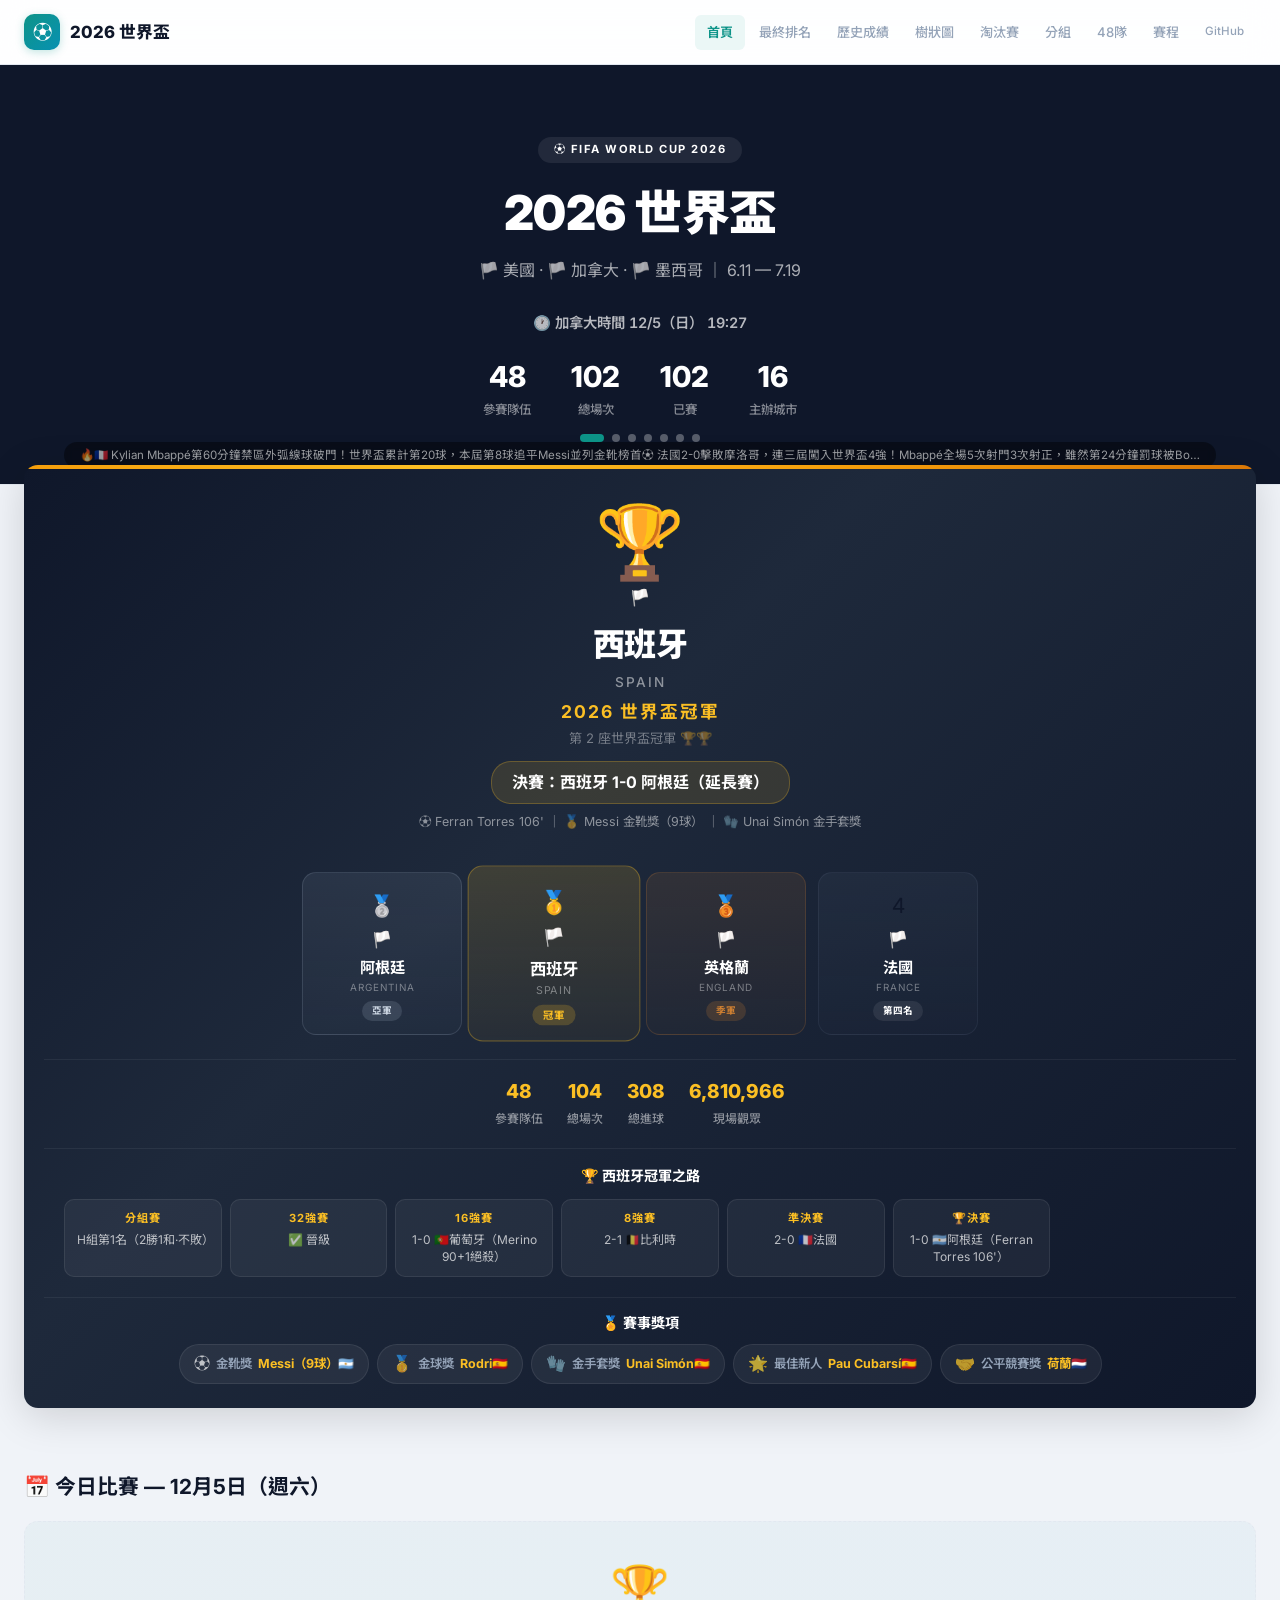
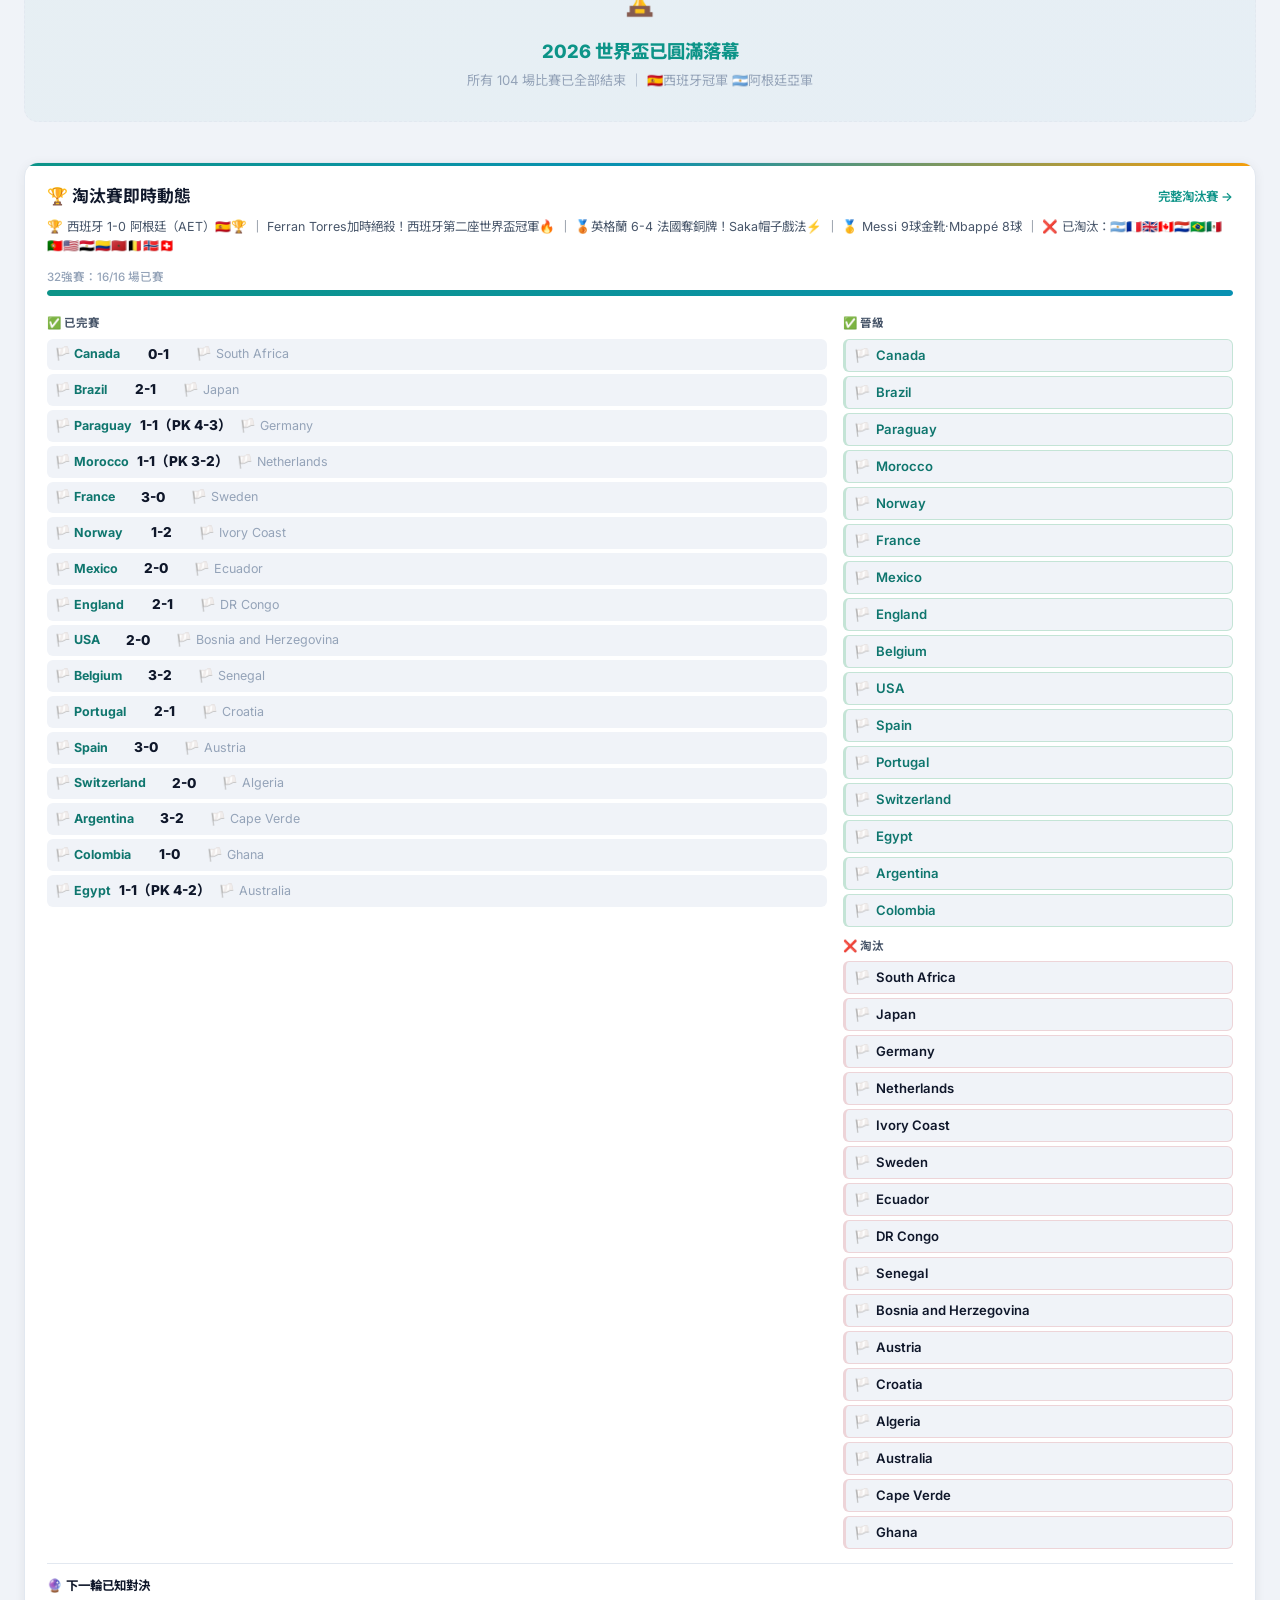
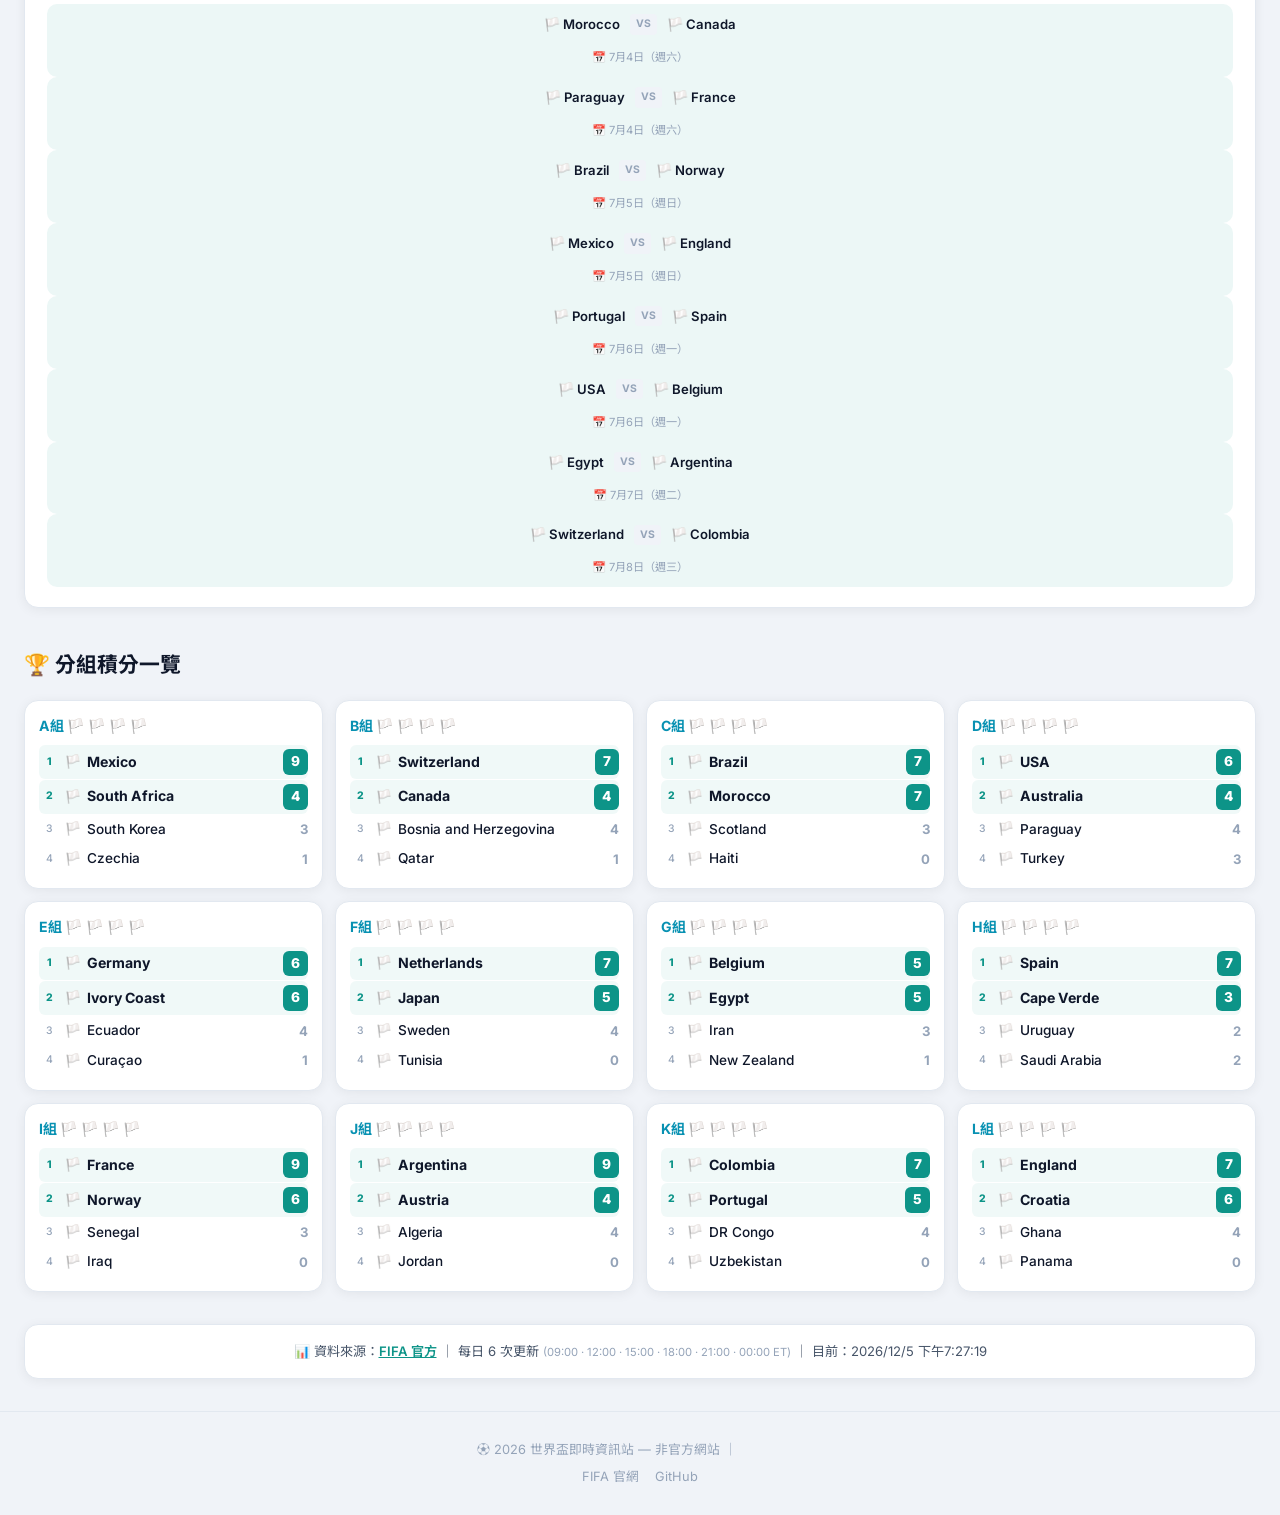
==== commit 39a4b8bf: "新增歷史成績分頁 — 歷屆前八名 + 國家積分排名 + 國旗與顏色分級" ====
--- a/index.html
+++ b/index.html
@@ -26,6 +26,7 @@
       <nav class="main-nav">
         <a href="index.html" class="active">首頁</a>
         <a href="standings.html">最終排名</a>
+        <a href="history.html">歷史成績</a>
         <a href="bracket.html">樹狀圖</a>
         <a href="knockout.html">淘汰賽</a>
         <a href="groups.html">分組</a>
--- a/css/style.css
+++ b/css/style.css
@@ -2120,6 +2120,19 @@
 .ca-label { font-weight: 600; color: #94a3b8; }
 .ca-val { font-weight: 700; color: #fbbf24; }
 
+/* ===== 賽事結束橫幅 ===== */
+.tournament-ended {
+  text-align: center;
+  padding: 30px 20px;
+  background: linear-gradient(135deg, rgba(13,148,136,0.04), rgba(8,145,178,0.04));
+  border: 1px dashed var(--card-border);
+  border-radius: var(--radius);
+  margin: 8px 0;
+}
+.tournament-ended .te-icon { font-size: 3rem; margin-bottom: 8px; }
+.tournament-ended .te-text { font-size: 1.15rem; font-weight: 800; color: var(--teal); margin-bottom: 4px; }
+.tournament-ended .te-sub { font-size: 0.82rem; color: var(--text-muted); }
+
 /* ============================================
    最終排名頁 — Standings
    ============================================ */
@@ -2235,3 +2248,322 @@
   .podium-fourth { order: 4; }
   .podium-item { max-width: 200px; width: 100%; }
 }
+
+/* ============================================
+   歷史成績頁面 — 世界盃歷屆前八名
+   ============================================ */
+
+/* 頁頭 */
+.history-page-header {
+  text-align: center;
+  padding: 28px 0 18px;
+}
+.hp-icon { font-size: 2.6rem; margin-bottom: 6px; }
+.history-page-header h1 { font-size: 1.5rem; font-weight: 800; }
+.hp-sub { color: var(--text-muted); font-size: 0.82rem; margin-top: 4px; }
+
+/* 檢視切換 */
+.history-view-toggle {
+  display: flex;
+  justify-content: center;
+  gap: 8px;
+  margin: 18px 0 24px;
+}
+.hv-btn {
+  padding: 10px 22px;
+  border-radius: var(--radius-sm);
+  border: 1px solid var(--card-border);
+  background: var(--card);
+  color: var(--text-secondary);
+  font-size: 0.85rem;
+  font-weight: 600;
+  cursor: pointer;
+  transition: var(--transition);
+}
+.hv-btn:hover { border-color: var(--teal); color: var(--teal); }
+.hv-btn.active {
+  background: var(--teal);
+  color: #fff;
+  border-color: var(--teal);
+  box-shadow: 0 4px 12px rgba(13,148,136,0.3);
+}
+
+/* 檢視容器 */
+.history-view { display: none; }
+.history-view.active { display: block; }
+
+/* ===== 依屆次檢視 ===== */
+.ht-tournaments {
+  display: grid;
+  grid-template-columns: repeat(auto-fill, minmax(360px, 1fr));
+  gap: 14px;
+}
+.ht-card {
+  background: var(--card);
+  border: 1px solid var(--card-border);
+  border-radius: var(--radius);
+  box-shadow: var(--card-shadow);
+  overflow: hidden;
+  transition: var(--transition);
+}
+.ht-card:hover { box-shadow: var(--card-shadow-hover); transform: translateY(-2px); }
+.ht-card-header {
+  padding: 14px 18px;
+  background: var(--teal-light);
+  display: flex;
+  flex-wrap: wrap;
+  align-items: center;
+  gap: 8px 14px;
+}
+.ht-year {
+  font-size: 1.4rem;
+  font-weight: 900;
+  color: var(--text);
+}
+.ht-host {
+  font-size: 0.78rem;
+  color: var(--text-muted);
+}
+.ht-champion-badge {
+  font-size: 0.75rem;
+  font-weight: 700;
+  color: var(--gold);
+  background: var(--gold-bg);
+  padding: 3px 10px;
+  border-radius: 20px;
+  margin-left: auto;
+}
+.ht-note {
+  width: 100%;
+  font-size: 0.7rem;
+  color: var(--text-muted);
+  padding-top: 6px;
+  border-top: 1px solid var(--card-border);
+}
+.ht-card-body {
+  padding: 12px 18px 16px;
+}
+.ht-team-row {
+  display: flex;
+  align-items: center;
+  gap: 8px;
+  padding: 6px 0;
+  border-bottom: 1px solid rgba(0,0,0,0.04);
+}
+.ht-team-row:last-child { border-bottom: none; }
+.ht-team-row.ht-champ {
+  background: var(--gold-bg);
+  border-radius: 8px;
+  margin: 0 -6px;
+  padding: 8px 6px;
+}
+.ht-rank-label {
+  font-size: 0.72rem;
+  font-weight: 700;
+  min-width: 80px;
+}
+.ht-team-name {
+  font-weight: 600;
+  font-size: 0.88rem;
+  flex: 1;
+}
+.ht-team-zh {
+  font-size: 0.68rem;
+  color: var(--text-muted);
+}
+.ht-crown { font-size: 0.85rem; }
+
+.ht-qf-section {
+  margin-top: 10px;
+  padding-top: 10px;
+  border-top: 1px dashed var(--card-border);
+}
+.ht-qf-title {
+  font-size: 0.7rem;
+  font-weight: 700;
+  color: var(--text-muted);
+  margin-bottom: 6px;
+  letter-spacing: 0.5px;
+}
+.ht-qf-grid {
+  display: flex;
+  flex-wrap: wrap;
+  gap: 8px;
+}
+.ht-qf-team {
+  display: flex;
+  align-items: center;
+  gap: 5px;
+  font-size: 0.78rem;
+  padding: 4px 10px;
+  background: var(--bg);
+  border-radius: 6px;
+  color: var(--text-secondary);
+}
+
+/* ===== 依國家積分檢視 ===== */
+.hr-rankings {
+  display: flex;
+  flex-direction: column;
+  gap: 18px;
+}
+.hr-tier-card {
+  background: var(--card);
+  border: 1px solid var(--card-border);
+  border-radius: var(--radius);
+  box-shadow: var(--card-shadow);
+  overflow: hidden;
+}
+.hr-tier-header {
+  padding: 12px 18px;
+  display: flex;
+  align-items: center;
+  gap: 10px;
+}
+.hr-tier-icon { font-size: 1rem; }
+.hr-tier-label { font-weight: 700; font-size: 0.9rem; flex: 1; }
+.hr-tier-count {
+  font-size: 0.72rem;
+  color: var(--text-muted);
+  font-weight: 600;
+}
+.hr-tier-body {
+  padding: 6px 18px 12px;
+}
+.hr-team-row {
+  display: flex;
+  align-items: center;
+  gap: 8px;
+  padding: 7px 0;
+  border-bottom: 1px solid rgba(0,0,0,0.03);
+}
+.hr-team-row:last-child { border-bottom: none; }
+.hr-rank {
+  font-size: 0.65rem;
+  font-weight: 800;
+  color: var(--text-muted);
+  min-width: 28px;
+  text-align: right;
+}
+.hr-team-name {
+  font-weight: 600;
+  font-size: 0.88rem;
+  flex: 1;
+}
+.hr-team-zh {
+  font-size: 0.68rem;
+  color: var(--text-muted);
+}
+.hr-score {
+  font-weight: 800;
+  font-size: 0.85rem;
+  padding: 3px 12px;
+  border-radius: 20px;
+  min-width: 50px;
+  text-align: center;
+}
+.hr-score-unit {
+  font-size: 0.6rem;
+  font-weight: 500;
+  margin-left: 2px;
+}
+
+/* 傳奇國家牆 */
+.hr-legend-wall {
+  margin-top: 28px;
+  padding: 22px;
+  background: var(--card);
+  border: 1px solid var(--card-border);
+  border-radius: var(--radius);
+  box-shadow: var(--card-shadow);
+  text-align: center;
+}
+.hrl-title {
+  font-size: 1.1rem;
+  font-weight: 800;
+  margin-bottom: 4px;
+}
+.hrl-sub {
+  font-size: 0.78rem;
+  color: var(--text-muted);
+  margin-bottom: 18px;
+}
+.hrl-grid {
+  display: grid;
+  grid-template-columns: repeat(auto-fill, minmax(120px, 1fr));
+  gap: 14px;
+}
+.hrl-item {
+  display: flex;
+  flex-direction: column;
+  align-items: center;
+  gap: 6px;
+  padding: 12px 8px;
+  background: var(--bg);
+  border-radius: var(--radius-sm);
+  transition: var(--transition);
+}
+.hrl-item:hover {
+  background: var(--teal-light);
+  transform: translateY(-2px);
+}
+.hrl-name {
+  font-size: 0.78rem;
+  font-weight: 700;
+}
+.hrl-score {
+  font-size: 1rem;
+  font-weight: 800;
+  color: var(--teal);
+}
+.hrl-score span {
+  font-size: 0.6rem;
+  font-weight: 500;
+  color: var(--text-muted);
+}
+
+/* 積分計算說明 */
+.history-scoring-note {
+  margin-top: 28px;
+  padding: 18px 22px;
+  background: var(--card);
+  border: 1px solid var(--card-border);
+  border-radius: var(--radius);
+  box-shadow: var(--card-shadow);
+}
+.hsn-title {
+  font-size: 0.85rem;
+  font-weight: 800;
+  margin-bottom: 12px;
+}
+.hsn-grid {
+  display: flex;
+  flex-wrap: wrap;
+  gap: 10px;
+}
+.hsn-item {
+  display: flex;
+  align-items: center;
+  gap: 6px;
+  font-size: 0.8rem;
+}
+.hsn-badge {
+  padding: 2px 10px;
+  border-radius: 14px;
+  font-size: 0.72rem;
+  font-weight: 800;
+  color: #fff;
+}
+
+/* ===== 響應式 ===== */
+@media (max-width: 768px) {
+  .ht-tournaments {
+    grid-template-columns: 1fr;
+  }
+  .hrl-grid {
+    grid-template-columns: repeat(auto-fill, minmax(90px, 1fr));
+  }
+  .history-page-header h1 { font-size: 1.2rem; }
+  .hv-btn { font-size: 0.78rem; padding: 8px 14px; }
+}
+
